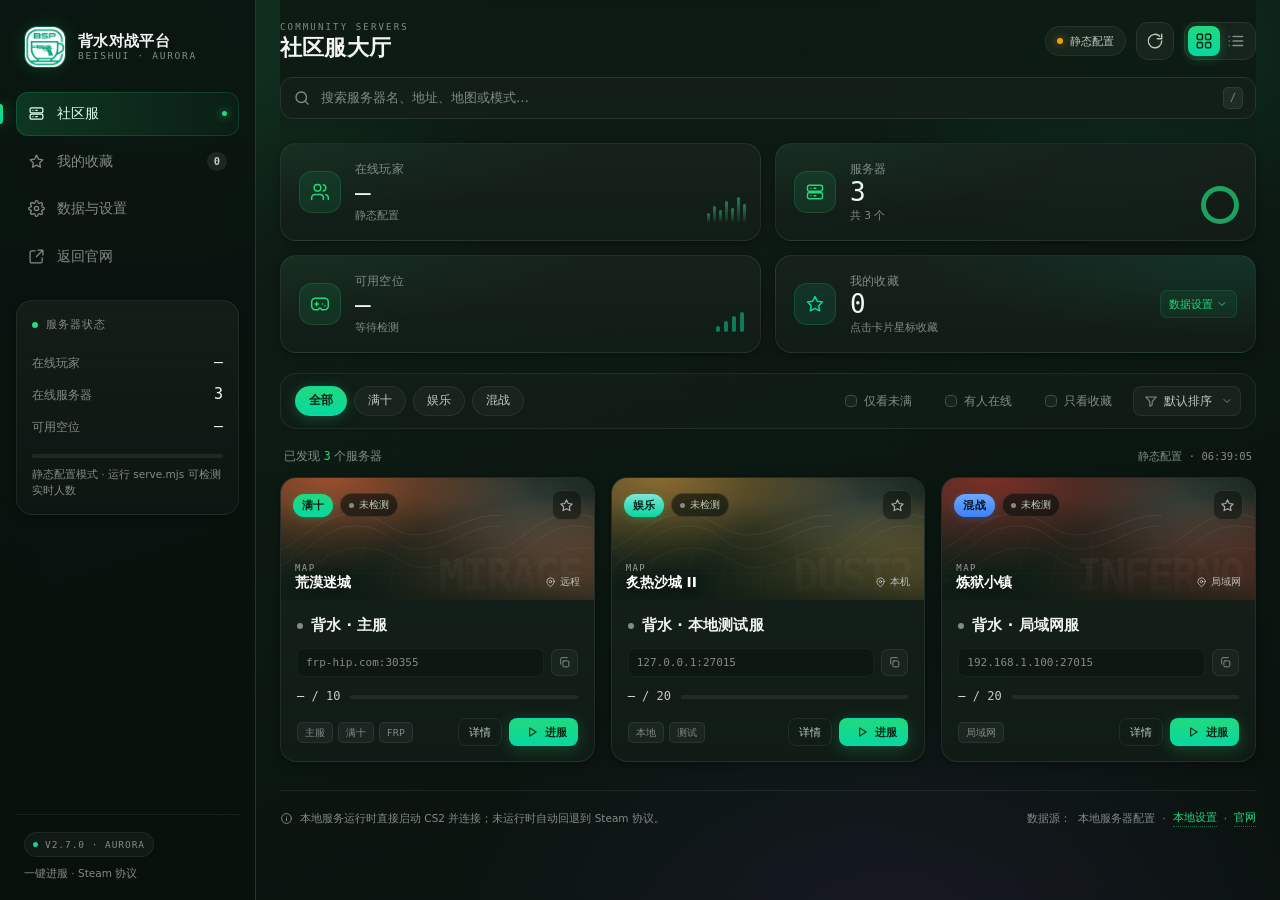
==== room/index.html @ c407f656 "feat: 官网上线社区服大厅入口与 /room/ 页面 - 政务版、经典版、版本选择页新增社区服入口 - 新增 room/ 静态社区服大厅（3 台服务器，Steam 协议进服） - 入口使用相对路径" ====
<!DOCTYPE html>
<html lang="zh-CN">
<head>
<meta charset="UTF-8">
<meta name="viewport" content="width=device-width, initial-scale=1.0">
<meta name="color-scheme" content="dark">
<meta name="theme-color" content="#0D1A12">
<title>背水对战平台 · 社区服</title>
<link rel="icon" href="assets/logo.png">
<link rel="stylesheet" href="assets/room.css">
</head>
<body>
<div class="aurora" aria-hidden="true"></div>

<svg class="sprite" aria-hidden="true" xmlns="http://www.w3.org/2000/svg">
  <defs>
    <symbol id="i-server" viewBox="0 0 24 24"><rect x="3" y="4" width="18" height="7" rx="2"/><rect x="3" y="13" width="18" height="7" rx="2"/><path d="M7 7.5h.01M7 16.5h.01M11 7.5h2M11 16.5h2"/></symbol>
    <symbol id="i-users" viewBox="0 0 24 24"><path d="M16 21v-2a4 4 0 0 0-4-4H6a4 4 0 0 0-4 4v2"/><circle cx="9" cy="7" r="4"/><path d="M22 21v-2a4 4 0 0 0-3-3.87M16 3.13a4 4 0 0 1 0 7.75"/></symbol>
    <symbol id="i-search" viewBox="0 0 24 24"><circle cx="11" cy="11" r="7"/><path d="m20 20-3.5-3.5"/></symbol>
    <symbol id="i-refresh" viewBox="0 0 24 24"><path d="M21 12a9 9 0 1 1-2.64-6.36M21 3v6h-6"/></symbol>
    <symbol id="i-grid" viewBox="0 0 24 24"><rect x="3" y="3" width="7" height="7" rx="1.5"/><rect x="14" y="3" width="7" height="7" rx="1.5"/><rect x="3" y="14" width="7" height="7" rx="1.5"/><rect x="14" y="14" width="7" height="7" rx="1.5"/></symbol>
    <symbol id="i-list" viewBox="0 0 24 24"><path d="M8 6h13M8 12h13M8 18h13M3 6h.01M3 12h.01M3 18h.01"/></symbol>
    <symbol id="i-star" viewBox="0 0 24 24"><path d="m12 3 2.8 5.7 6.2.9-4.5 4.4 1.1 6.2-5.6-3-5.6 3 1.1-6.2L3 9.6l6.2-.9Z"/></symbol>
    <symbol id="i-copy" viewBox="0 0 24 24"><rect x="9" y="9" width="11" height="11" rx="2"/><path d="M5 15V5a2 2 0 0 1 2-2h10"/></symbol>
    <symbol id="i-play" viewBox="0 0 24 24"><path d="m8 5 11 7-11 7Z"/></symbol>
    <symbol id="i-settings" viewBox="0 0 24 24"><circle cx="12" cy="12" r="3"/><path d="M19.4 15a1.7 1.7 0 0 0 .34 1.87l.06.06a2 2 0 1 1-2.83 2.83l-.06-.06a1.7 1.7 0 0 0-1.87-.34 1.7 1.7 0 0 0-1 1.55V21a2 2 0 1 1-4 0v-.09a1.7 1.7 0 0 0-1.11-1.55 1.7 1.7 0 0 0-1.87.34l-.06.06a2 2 0 1 1-2.83-2.83l.06-.06A1.7 1.7 0 0 0 4.6 15a1.7 1.7 0 0 0-1.55-1H3a2 2 0 1 1 0-4h.09A1.7 1.7 0 0 0 4.6 9a1.7 1.7 0 0 0-.34-1.87l-.06-.06a2 2 0 1 1 2.83-2.83l.06.06A1.7 1.7 0 0 0 9 4.6h.09a1.7 1.7 0 0 0 1-1.55V3a2 2 0 1 1 4 0v.09a1.7 1.7 0 0 0 1 1.55 1.7 1.7 0 0 0 1.87-.34l.06-.06a2 2 0 1 1 2.83 2.83l-.06.06A1.7 1.7 0 0 0 19.4 9v.09a1.7 1.7 0 0 0 1.55 1H21a2 2 0 1 1 0 4h-.09a1.7 1.7 0 0 0-1.51 1Z"/></symbol>
    <symbol id="i-download" viewBox="0 0 24 24"><path d="M12 3v12m0 0 4-4m-4 4-4-4M4 21h16"/></symbol>
    <symbol id="i-upload" viewBox="0 0 24 24"><path d="M12 21V9m0 0 4 4m-4-4-4 4M4 3h16"/></symbol>
    <symbol id="i-plus" viewBox="0 0 24 24"><path d="M12 5v14M5 12h14"/></symbol>
    <symbol id="i-trash" viewBox="0 0 24 24"><path d="M4 7h16M9 7V5a1 1 0 0 1 1-1h4a1 1 0 0 1 1 1v2M6 7l1 13a1 1 0 0 0 1 1h8a1 1 0 0 0 1-1l1-13"/></symbol>
    <symbol id="i-x" viewBox="0 0 24 24"><path d="M6 6l12 12M18 6 6 18"/></symbol>
    <symbol id="i-pin" viewBox="0 0 24 24"><path d="M20 10c0 6-8 11-8 11S4 16 4 10a8 8 0 1 1 16 0Z"/><circle cx="12" cy="10" r="2.6"/></symbol>
    <symbol id="i-signal" viewBox="0 0 24 24"><path d="M4 20h.01M8 16v4M12 12v8M16 8v12M20 4v16"/></symbol>
    <symbol id="i-chevron" viewBox="0 0 24 24"><path d="m6 9 6 6 6-6"/></symbol>
    <symbol id="i-gamepad" viewBox="0 0 24 24"><path d="M6 12h4M8 10v4M15 12h.01M18 14h.01"/><path d="M17.3 5H6.7A4.7 4.7 0 0 0 2 9.7v4.6A4.7 4.7 0 0 0 6.7 19h1.9c.8 0 1.5-.4 1.9-1l.5-.9h2l.5.9c.4.6 1.1 1 1.9 1h1.9A4.7 4.7 0 0 0 22 14.3V9.7A4.7 4.7 0 0 0 17.3 5Z"/></symbol>
    <symbol id="i-check" viewBox="0 0 24 24"><path d="m5 13 4 4L19 7"/></symbol>
    <symbol id="i-alert" viewBox="0 0 24 24"><path d="M12 9v4m0 4h.01M10.3 3.9 1.8 18a2 2 0 0 0 1.7 3h17a2 2 0 0 0 1.7-3L13.7 3.9a2 2 0 0 0-3.4 0Z"/></symbol>
    <symbol id="i-heart" viewBox="0 0 24 24"><path d="M20.8 4.6a5.5 5.5 0 0 0-7.8 0L12 5.6l-1-1a5.5 5.5 0 0 0-7.8 7.8l1 1L12 21l7.8-7.6 1-1a5.5 5.5 0 0 0 0-7.8Z"/></symbol>
    <symbol id="i-info" viewBox="0 0 24 24"><circle cx="12" cy="12" r="9"/><path d="M12 11v5M12 8h.01"/></symbol>
    <symbol id="i-external" viewBox="0 0 24 24"><path d="M14 3h7v7M21 3l-9 9M20 14v5a2 2 0 0 1-2 2H5a2 2 0 0 1-2-2V6a2 2 0 0 1 2-2h5"/></symbol>
    <symbol id="i-filter" viewBox="0 0 24 24"><path d="M3 5h18l-7 8v6l-4 2v-8Z"/></symbol>
    <symbol id="i-lock" viewBox="0 0 24 24"><rect x="4" y="10" width="16" height="11" rx="2"/><path d="M8 10V7a4 4 0 0 1 8 0v3"/></symbol>
  </defs>
</svg>

<div class="app">
  <aside class="sidebar">
    <div class="brand">
      <div class="brand-logo"><img src="assets/logo.png" alt="背水对战平台"></div>
      <div class="brand-text">
        <strong>背水对战平台</strong>
        <span>BEISHUI · AURORA</span>
      </div>
    </div>

    <nav class="nav" aria-label="主导航">
      <button class="nav-item is-active" data-nav="servers">
        <svg><use href="#i-server"/></svg><span>社区服</span><em class="nav-dot"></em>
      </button>
      <button class="nav-item" data-nav="favorites">
        <svg><use href="#i-star"/></svg><span>我的收藏</span><b id="navFavCount" class="nav-count">0</b>
      </button>
      <button class="nav-item" data-nav="settings">
        <svg><use href="#i-settings"/></svg><span>数据与设置</span>
      </button>
      <a class="nav-item" href="https://bade-gusi.github.io/beishui-platform/" target="_blank" rel="noopener">
        <svg><use href="#i-external"/></svg><span>返回官网</span>
      </a>
    </nav>

    <div class="side-panel">
      <div class="side-panel-title"><span class="pulse"></span>服务器状态</div>
      <div class="side-stat"><span>在线玩家</span><b id="sidePlayers">—</b></div>
      <div class="side-stat"><span>在线服务器</span><b id="sideServers">—</b></div>
      <div class="side-stat"><span>可用空位</span><b id="sideSlots">—</b></div>
      <div class="side-meter"><i id="sideMeterFill"></i></div>
      <p class="side-hint" id="sideHint">正在读取服务器配置…</p>
    </div>

    <div class="sidebar-foot">
      <div class="ver-chip"><span class="ver-dot"></span>V2.7.0 · AURORA</div>
      <p id="launchMode">一键进服 · Steam 协议</p>
    </div>
  </aside>

  <main class="main">
    <header class="topbar">
      <div class="page-head">
        <div class="eyebrow">COMMUNITY SERVERS</div>
        <h1>社区服大厅</h1>
      </div>

      <label class="search">
        <svg><use href="#i-search"/></svg>
        <input id="searchInput" type="search" autocomplete="off" spellcheck="false"
               placeholder="搜索服务器名、地址、地图或模式…" aria-label="搜索服务器">
        <kbd>/</kbd>
      </label>

      <div class="top-actions">
        <span class="source-badge" id="sourceBadge" title="数据来源">
          <span class="source-dot"></span><b id="sourceText">静态配置</b>
        </span>
        <button class="icon-btn" id="refreshBtn" title="刷新服务器列表" aria-label="刷新服务器列表">
          <svg><use href="#i-refresh"/></svg>
        </button>
        <div class="segmented" role="group" aria-label="视图切换">
          <button class="seg is-active" data-view="grid" title="网格视图" aria-label="网格视图"><svg><use href="#i-grid"/></svg></button>
          <button class="seg" data-view="list" title="列表视图" aria-label="列表视图"><svg><use href="#i-list"/></svg></button>
        </div>
      </div>
    </header>

    <section class="hero" aria-label="总览">
      <article class="stat-card">
        <div class="stat-icon"><svg><use href="#i-users"/></svg></div>
        <div class="stat-body"><span>在线玩家</span><b id="statPlayers">—</b><small id="statPlayersSub">配置数据</small></div>
        <div class="stat-spark" aria-hidden="true"><i></i><i></i><i></i><i></i><i></i><i></i><i></i></div>
      </article>
      <article class="stat-card">
        <div class="stat-icon"><svg><use href="#i-server"/></svg></div>
        <div class="stat-body"><span>服务器</span><b id="statServers">—</b><small id="statServersSub">共 0 个</small></div>
        <div class="stat-ring" id="statRing" aria-hidden="true"><span></span></div>
      </article>
      <article class="stat-card">
        <div class="stat-icon"><svg><use href="#i-gamepad"/></svg></div>
        <div class="stat-body"><span>可用空位</span><b id="statSlots">—</b><small id="statSlotsSub">等待检测</small></div>
        <div class="stat-bars" aria-hidden="true"><i></i><i></i><i></i><i></i></div>
      </article>
      <article class="stat-card stat-card--accent">
        <div class="stat-icon"><svg><use href="#i-star"/></svg></div>
        <div class="stat-body"><span>我的收藏</span><b id="statFav">0</b><small>点击卡片星标收藏</small></div>
        <button class="stat-link" id="openSettings">数据设置<svg><use href="#i-chevron"/></svg></button>
      </article>
    </section>

    <section class="filterbar" aria-label="筛选">
      <div class="chips" id="modeChips"></div>
      <div class="filter-tools">
        <button class="toggle" data-filter="notFull"><span></span>仅看未满</button>
        <button class="toggle" data-filter="hasPlayers"><span></span>有人在线</button>
        <button class="toggle" data-filter="onlyFav"><span></span>只看收藏</button>
        <label class="sort">
          <svg><use href="#i-filter"/></svg>
          <select id="sortSelect" aria-label="排序方式">
            <option value="default">默认排序</option>
            <option value="players">人数最多</option>
            <option value="slots">空位最多</option>
            <option value="map">按地图</option>
            <option value="name">按名称</option>
          </select>
          <svg class="chev"><use href="#i-chevron"/></svg>
        </label>
      </div>
    </section>

    <div class="result-bar">
      <p>已发现 <b id="resultCount" aria-live="polite">0</b> 个服务器 <span id="filterSummary"></span></p>
      <p class="updated" id="updatedText">尚未刷新</p>
    </div>

    <section id="serverList" class="server-grid" aria-busy="true">
      <div class="skeleton"></div><div class="skeleton"></div><div class="skeleton"></div>
    </section>

    <footer class="pagefoot">
      <p><svg><use href="#i-info"/></svg>本地服务运行时直接启动 CS2 并连接；未运行时自动回退到 Steam 协议。</p>
      <p class="foot-right">数据源：<span id="footSource">背水服务器配置</span> · <button class="link-btn" id="footSettings">本地设置</button> · <a class="foot-link" href="https://bade-gusi.github.io/beishui-platform/" target="_blank" rel="noopener">官网</a></p>
    </footer>
  </main>
</div>

<div id="modalRoot"></div>
<div id="toastRoot" class="toasts" aria-live="polite"></div>

<script src="data/servers.js"></script>
<script src="assets/room.js"></script>
</body>
</html>
---- room/assets/room.css ----
/* ============================================================
   背水对战平台 · 社区服大厅
   设计系统：Aurora Nova（Midnight Tech / 翠绿亮色 / 8px 网格）
   ============================================================ */

*, *::before, *::after { box-sizing: border-box; margin: 0; padding: 0; }

:root {
  --primary: #22D97E;
  --accent: #06D8A0;
  --danger: #EF4444;
  --warning: #F59E0B;

  --bg: #0D1A12;
  --surface: #15201A;

  --text: #F2F5F3;
  --text-2: #C0CCBF;
  --text-3: #808C86;

  --border: #2A3330;
  --border-2: #3A5048;
  --border-soft: rgba(255, 255, 255, .07);

  --r-md: 12px;
  --r-lg: 16px;
  --r-xl: 24px;

  --shadow-sm: 0 2px 10px rgba(0, 0, 0, .35);
  --shadow-md: 0 12px 34px rgba(0, 0, 0, .45);
  --glow: 0 0 24px rgba(34, 217, 126, .22);

  --font-sans: "Microsoft YaHei", "PingFang SC", "Noto Sans SC", "Segoe UI", system-ui, sans-serif;
  --font-mono: "Cascadia Code", "JetBrains Mono", Consolas, "SF Mono", monospace;

  --ease: cubic-bezier(.22, .8, .28, 1);
  --sidebar-w: 256px;
}

html, body { height: 100%; }

body {
  font-family: var(--font-sans);
  background: var(--bg);
  color: var(--text);
  line-height: 1.6;
  overflow: hidden;
  -webkit-font-smoothing: antialiased;
  text-rendering: optimizeLegibility;
}

::selection { background: rgba(34, 217, 126, .3); color: #fff; }

::-webkit-scrollbar { width: 10px; height: 10px; }
::-webkit-scrollbar-track { background: transparent; }
::-webkit-scrollbar-thumb {
  background: rgba(255, 255, 255, .12);
  border-radius: 8px;
  border: 2px solid transparent;
  background-clip: content-box;
}
::-webkit-scrollbar-thumb:hover { background: rgba(34, 217, 126, .35); background-clip: content-box; }

button, input, select, textarea { font: inherit; color: inherit; }
button { cursor: pointer; border: none; background: none; }
a { color: var(--primary); text-decoration: none; }
img { display: block; max-width: 100%; }
svg { width: 18px; height: 18px; fill: none; stroke: currentColor; stroke-width: 1.8; stroke-linecap: round; stroke-linejoin: round; }

.sprite { position: absolute; width: 0; height: 0; overflow: hidden; }

/* 背景极光 */
.aurora {
  position: fixed;
  inset: 0;
  z-index: 0;
  pointer-events: none;
  background:
    radial-gradient(46% 42% at 12% 4%, rgba(34, 217, 126, .13), transparent 62%),
    radial-gradient(40% 36% at 88% 6%, rgba(6, 216, 160, .10), transparent 60%),
    radial-gradient(58% 50% at 70% 104%, rgba(168, 85, 247, .09), transparent 62%),
    linear-gradient(160deg, #0E1E15 0%, #0D1A12 38%, #0A1510 70%, #09120E 100%);
}
.aurora::after {
  content: "";
  position: absolute;
  inset: 0;
  opacity: .26;
  background-image:
    linear-gradient(rgba(255, 255, 255, .045) 1px, transparent 1px),
    linear-gradient(90deg, rgba(255, 255, 255, .045) 1px, transparent 1px);
  background-size: 56px 56px;
  -webkit-mask-image: radial-gradient(72% 66% at 52% 34%, #000, transparent 88%);
  mask-image: radial-gradient(72% 66% at 52% 34%, #000, transparent 88%);
}

.app {
  position: relative;
  z-index: 1;
  display: grid;
  grid-template-columns: var(--sidebar-w) minmax(0, 1fr);
  height: 100vh;
}

/* ============================================================
   侧边栏
   ============================================================ */
.sidebar {
  display: flex;
  flex-direction: column;
  min-height: 0;
  padding: 22px 16px 18px;
  background: linear-gradient(180deg, rgba(10, 21, 16, .92), rgba(8, 17, 12, .96));
  border-right: 1px solid var(--border);
  backdrop-filter: blur(18px);
}

.brand { display: flex; align-items: center; gap: 12px; padding: 4px 8px 24px; }
.brand-logo {
  width: 42px; height: 42px;
  border-radius: 13px;
  overflow: hidden;
  flex: 0 0 auto;
  border: 1px solid rgba(34, 217, 126, .35);
  box-shadow: 0 0 18px rgba(34, 217, 126, .18);
  background: #15201A;
}
.brand-logo img { width: 100%; height: 100%; object-fit: cover; }
.brand-text { display: flex; flex-direction: column; line-height: 1.25; }
.brand-text strong { font-size: 15px; letter-spacing: .02em; }
.brand-text span { font-family: var(--font-mono); font-size: 9.5px; letter-spacing: .18em; color: var(--text-3); }

.nav { display: flex; flex-direction: column; gap: 4px; }
.nav-item {
  position: relative;
  display: flex; align-items: center; gap: 12px;
  width: 100%;
  padding: 11px 12px;
  text-decoration: none;
  border-radius: var(--r-md);
  color: var(--text-3);
  font-size: 13.5px;
  text-align: left;
  transition: background .18s var(--ease), color .18s var(--ease), transform .18s var(--ease);
}
.nav-item svg { width: 17px; height: 17px; }
.nav-item:hover { background: rgba(255, 255, 255, .045); color: var(--text-2); }
.nav-item:active { transform: scale(.985); }
.nav-item.is-active {
  color: #DFFFF0;
  background: linear-gradient(90deg, rgba(34, 217, 126, .17), rgba(34, 217, 126, .04));
  box-shadow: inset 0 0 0 1px rgba(34, 217, 126, .18);
}
.nav-item.is-active::before {
  content: "";
  position: absolute; left: -16px; top: 50%; transform: translateY(-50%);
  width: 3px; height: 20px; border-radius: 0 3px 3px 0;
  background: linear-gradient(180deg, var(--primary), var(--accent));
  box-shadow: 0 0 14px rgba(34, 217, 126, .7);
}
.nav-dot { margin-left: auto; width: 5px; height: 5px; border-radius: 50%; background: var(--primary); box-shadow: 0 0 8px var(--primary); }
.nav-count {
  margin-left: auto;
  min-width: 20px;
  padding: 1px 6px;
  border-radius: 999px;
  font-size: 10.5px;
  font-weight: 600;
  font-family: var(--font-mono);
  text-align: center;
  background: rgba(255, 255, 255, .08);
  color: var(--text-2);
}

.side-panel {
  margin-top: 22px;
  padding: 15px;
  border-radius: var(--r-lg);
  background: linear-gradient(180deg, rgba(21, 32, 26, .85), rgba(16, 26, 21, .6));
  border: 1px solid var(--border-soft);
  box-shadow: var(--shadow-sm);
}
.side-panel-title {
  display: flex; align-items: center; gap: 8px;
  font-size: 11px; letter-spacing: .08em; color: var(--text-3);
  text-transform: uppercase;
  margin-bottom: 12px;
}
.pulse { width: 6px; height: 6px; border-radius: 50%; background: var(--primary); box-shadow: 0 0 0 0 rgba(34, 217, 126, .55); animation: pulse 2.4s infinite; }
@keyframes pulse {
  0% { box-shadow: 0 0 0 0 rgba(34, 217, 126, .5); }
  70% { box-shadow: 0 0 0 8px rgba(34, 217, 126, 0); }
  100% { box-shadow: 0 0 0 0 rgba(34, 217, 126, 0); }
}
.side-stat { display: flex; justify-content: space-between; align-items: baseline; padding: 4px 0; font-size: 12px; color: var(--text-3); }
.side-stat b { font-family: var(--font-mono); font-size: 15px; color: var(--text); font-weight: 500; }
.side-meter { height: 4px; margin: 12px 0 8px; border-radius: 999px; background: rgba(255, 255, 255, .07); overflow: hidden; }
.side-meter i { display: block; height: 100%; width: 0%; border-radius: inherit; background: linear-gradient(90deg, var(--primary), var(--accent)); box-shadow: 0 0 12px rgba(34, 217, 126, .55); transition: width .6s var(--ease); }
.side-hint { font-size: 10.5px; line-height: 1.55; color: var(--text-3); }

.sidebar-foot { margin-top: auto; padding: 14px 8px 0; border-top: 1px solid var(--border-soft); }
.ver-chip {
  display: inline-flex; align-items: center; gap: 7px;
  font-family: var(--font-mono); font-size: 9.5px; letter-spacing: .1em;
  color: var(--text-3);
  padding: 4px 8px; border-radius: 999px;
  background: rgba(255, 255, 255, .04);
  border: 1px solid var(--border-soft);
}
.ver-dot { width: 5px; height: 5px; border-radius: 50%; background: var(--accent); }
.sidebar-foot p { margin-top: 8px; font-size: 10.5px; color: var(--text-3); }

/* ============================================================
   主区域
   ============================================================ */
.main {
  min-width: 0;
  height: 100vh;
  overflow-y: auto;
  overflow-x: hidden;
  padding: 0 32px 40px;
  scroll-behavior: smooth;
}

.topbar {
  position: sticky;
  top: 0;
  z-index: 30;
  display: flex;
  align-items: center;
  gap: 22px;
  padding: 20px 0 16px;
  background: linear-gradient(180deg, rgba(13, 26, 18, .94) 0%, rgba(13, 26, 18, .86) 72%, rgba(13, 26, 18, 0) 100%);
  backdrop-filter: blur(14px);
}
.page-head { flex: 0 0 auto; min-width: 168px; }
.eyebrow { font-family: var(--font-mono); font-size: 9px; letter-spacing: .24em; color: var(--text-3); }
.page-head h1 { font-size: 22px; font-weight: 700; letter-spacing: .01em; line-height: 1.3; }

.search {
  flex: 1 1 auto;
  max-width: 520px;
  display: flex; align-items: center; gap: 10px;
  height: 42px;
  padding: 0 12px;
  border-radius: var(--r-md);
  background: rgba(21, 32, 26, .8);
  border: 1px solid var(--border);
  color: var(--text-3);
  transition: border-color .2s var(--ease), box-shadow .2s var(--ease), background .2s var(--ease);
}
.search:focus-within { border-color: rgba(34, 217, 126, .6); box-shadow: 0 0 0 3px rgba(34, 217, 126, .12), var(--glow); background: rgba(21, 32, 26, .95); }
.search svg { flex: 0 0 auto; }
.search input { flex: 1; min-width: 0; background: none; border: none; outline: none; font-size: 13px; color: var(--text); }
.search input::placeholder { color: var(--text-3); }
.search input::-webkit-search-cancel-button { filter: invert(.6); }
.search kbd {
  flex: 0 0 auto;
  font-family: var(--font-mono); font-size: 10px;
  padding: 2px 6px; border-radius: 5px;
  color: var(--text-3);
  background: rgba(255, 255, 255, .06);
  border: 1px solid var(--border-soft);
}

.top-actions { display: flex; align-items: center; gap: 10px; margin-left: auto; }
.source-badge {
  display: inline-flex; align-items: center; gap: 7px;
  height: 30px; padding: 0 11px;
  border-radius: 999px;
  font-size: 11px; color: var(--text-2);
  background: rgba(255, 255, 255, .04);
  border: 1px solid var(--border-soft);
  white-space: nowrap;
}
.source-badge b { font-weight: 500; }
.source-dot { width: 6px; height: 6px; border-radius: 50%; background: var(--warning); box-shadow: 0 0 8px rgba(245, 158, 11, .7); }
.source-badge.is-live .source-dot { background: var(--primary); box-shadow: 0 0 8px var(--primary); }
.source-badge.is-live { color: #CFFFE4; border-color: rgba(34, 217, 126, .3); }
.source-badge.is-cloud .source-dot { background: #3B82F6; box-shadow: 0 0 8px rgba(59, 130, 246, .7); }
.source-badge.is-cloud { color: #DCEBFF; border-color: rgba(59, 130, 246, .3); }

.icon-btn {
  display: inline-flex; align-items: center; justify-content: center;
  width: 38px; height: 38px;
  border-radius: var(--r-md);
  color: var(--text-2);
  background: rgba(255, 255, 255, .04);
  border: 1px solid var(--border);
  transition: background .18s, color .18s, border-color .18s, transform .18s;
}
.icon-btn:hover { color: var(--primary); border-color: rgba(34, 217, 126, .45); background: rgba(34, 217, 126, .08); }
.icon-btn:active { transform: scale(.94); }
.icon-btn.is-spinning svg { animation: spin .8s linear infinite; }
@keyframes spin { to { transform: rotate(360deg); } }

.segmented {
  display: inline-flex;
  padding: 3px;
  border-radius: var(--r-md);
  background: rgba(255, 255, 255, .04);
  border: 1px solid var(--border);
}
.seg {
  display: inline-flex; align-items: center; justify-content: center;
  width: 32px; height: 30px;
  border-radius: 8px;
  color: var(--text-3);
  transition: color .18s, background .18s, box-shadow .18s;
}
.seg:hover { color: var(--text-2); }
.seg.is-active { color: #062316; background: linear-gradient(180deg, var(--primary), var(--accent)); box-shadow: 0 2px 12px rgba(34, 217, 126, .3); }

/* ============================================================
   总览卡片
   ============================================================ */
.hero {
  display: grid;
  grid-template-columns: repeat(4, minmax(0, 1fr));
  gap: 14px;
  margin-top: 8px;
}
.stat-card {
  position: relative;
  display: flex;
  align-items: center;
  gap: 14px;
  min-height: 96px;
  padding: 18px;
  border-radius: var(--r-lg);
  background:
    radial-gradient(120% 140% at 0% 0%, rgba(34, 217, 126, .07), transparent 52%),
    linear-gradient(180deg, rgba(23, 34, 28, .92), rgba(18, 29, 23, .88));
  border: 1px solid var(--border-soft);
  box-shadow: var(--shadow-sm);
  overflow: hidden;
  transition: border-color .25s var(--ease), transform .25s var(--ease), box-shadow .25s var(--ease);
}
.stat-card:hover { border-color: rgba(34, 217, 126, .22); transform: translateY(-2px); box-shadow: var(--shadow-md); }
.stat-icon {
  display: flex; align-items: center; justify-content: center;
  width: 42px; height: 42px; flex: 0 0 auto;
  border-radius: 13px;
  color: var(--primary);
  background: rgba(34, 217, 126, .1);
  border: 1px solid rgba(34, 217, 126, .18);
}
.stat-icon svg { width: 20px; height: 20px; }
.stat-body { display: flex; flex-direction: column; min-width: 0; line-height: 1.25; }
.stat-body span { font-size: 11.5px; color: var(--text-3); letter-spacing: .02em; }
.stat-body b { font-family: var(--font-mono); font-size: 26px; font-weight: 500; letter-spacing: -.02em; }
.stat-body small { font-size: 10.5px; color: var(--text-3); white-space: nowrap; overflow: hidden; text-overflow: ellipsis; }
.stat-card--accent { background: radial-gradient(130% 150% at 100% 0%, rgba(6, 216, 160, .1), transparent 55%), linear-gradient(180deg, rgba(23, 34, 28, .92), rgba(18, 29, 23, .88)); }
.stat-card--accent .stat-icon { color: var(--accent); background: rgba(6, 216, 160, .1); border-color: rgba(6, 216, 160, .2); }
.stat-link {
  margin-left: auto;
  display: inline-flex; align-items: center; gap: 3px;
  font-size: 10.5px; color: var(--primary);
  padding: 5px 8px;
  border-radius: 7px;
  background: rgba(34, 217, 126, .07);
  border: 1px solid rgba(34, 217, 126, .14);
  white-space: nowrap;
  transition: background .18s, border-color .18s;
}
.stat-link:hover { background: rgba(34, 217, 126, .14); border-color: rgba(34, 217, 126, .3); }
.stat-link svg { width: 12px; height: 12px; }

.stat-spark { position: absolute; right: 14px; bottom: 18px; display: flex; align-items: flex-end; gap: 3px; height: 26px; opacity: .55; }
.stat-spark i { width: 3px; border-radius: 2px; background: linear-gradient(180deg, var(--primary), rgba(34, 217, 126, .15)); animation: spark 2.8s var(--ease) infinite alternate; }
.stat-spark i:nth-child(1) { height: 35%; animation-delay: 0s; }
.stat-spark i:nth-child(2) { height: 60%; animation-delay: .2s; }
.stat-spark i:nth-child(3) { height: 45%; animation-delay: .4s; }
.stat-spark i:nth-child(4) { height: 80%; animation-delay: .6s; }
.stat-spark i:nth-child(5) { height: 55%; animation-delay: .8s; }
.stat-spark i:nth-child(6) { height: 95%; animation-delay: 1s; }
.stat-spark i:nth-child(7) { height: 70%; animation-delay: 1.2s; }
@keyframes spark { from { transform: scaleY(.6); opacity: .4; } to { transform: scaleY(1); opacity: .9; } }

.stat-ring { position: absolute; right: 16px; bottom: 16px; width: 38px; height: 38px; border-radius: 50%; background: conic-gradient(var(--primary) var(--ring, 0%), rgba(255, 255, 255, .07) 0); opacity: .7; }
.stat-ring span { position: absolute; inset: 5px; border-radius: 50%; background: #121D17; }
.stat-bars { position: absolute; right: 16px; bottom: 20px; display: flex; align-items: flex-end; gap: 4px; height: 20px; opacity: .5; }
.stat-bars i { width: 4px; border-radius: 2px; background: var(--accent); }
.stat-bars i:nth-child(1) { height: 30%; }
.stat-bars i:nth-child(2) { height: 55%; }
.stat-bars i:nth-child(3) { height: 80%; }
.stat-bars i:nth-child(4) { height: 100%; }

/* ============================================================
   筛选栏
   ============================================================ */
.filterbar {
  display: flex;
  align-items: center;
  gap: 16px;
  flex-wrap: wrap;
  margin-top: 20px;
  padding: 12px 14px;
  border-radius: var(--r-lg);
  background: rgba(21, 32, 26, .55);
  border: 1px solid var(--border-soft);
}
.chips { display: flex; align-items: center; gap: 7px; flex-wrap: wrap; }
.chip {
  height: 30px;
  padding: 0 13px;
  border-radius: 999px;
  font-size: 12px;
  color: var(--text-2);
  background: rgba(255, 255, 255, .035);
  border: 1px solid var(--border-soft);
  transition: all .18s var(--ease);
  white-space: nowrap;
}
.chip:hover { color: var(--text); border-color: var(--border-2); background: rgba(255, 255, 255, .06); }
.chip.is-active {
  color: #062316;
  font-weight: 600;
  background: linear-gradient(180deg, var(--primary), var(--accent));
  border-color: transparent;
  box-shadow: 0 2px 14px rgba(34, 217, 126, .28);
}

.filter-tools { display: flex; align-items: center; gap: 9px; margin-left: auto; flex-wrap: wrap; }
.toggle {
  display: inline-flex; align-items: center; gap: 7px;
  height: 30px; padding: 0 11px;
  border-radius: 8px;
  font-size: 11.5px;
  color: var(--text-3);
  border: 1px solid transparent;
  transition: all .18s var(--ease);
  white-space: nowrap;
}
.toggle span { width: 12px; height: 12px; border-radius: 4px; border: 1px solid var(--border-2); background: rgba(255, 255, 255, .03); transition: all .18s; }
.toggle:hover { color: var(--text-2); background: rgba(255, 255, 255, .04); }
.toggle.is-active { color: #CFFFE4; background: rgba(34, 217, 126, .09); border-color: rgba(34, 217, 126, .22); }
.toggle.is-active span { background: var(--primary); border-color: var(--primary); box-shadow: inset 0 0 0 2px #0D1A12, 0 0 8px rgba(34, 217, 126, .5); }

.sort {
  position: relative;
  display: inline-flex; align-items: center; gap: 6px;
  height: 30px; padding: 0 10px;
  border-radius: 8px;
  color: var(--text-2);
  background: rgba(255, 255, 255, .035);
  border: 1px solid var(--border-soft);
}
.sort svg { width: 14px; height: 14px; color: var(--text-3); pointer-events: none; }
.sort .chev { position: absolute; right: 7px; width: 12px; height: 12px; }
.sort select {
  appearance: none;
  background: none; border: none; outline: none;
  padding: 0 18px 0 0;
  font-size: 11.5px;
  color: inherit;
  cursor: pointer;
}
.sort select option { background: #15201A; color: var(--text); }

.result-bar { display: flex; align-items: center; justify-content: space-between; gap: 16px; padding: 18px 4px 12px; }
.result-bar p { font-size: 11.5px; color: var(--text-3); }
.result-bar b { font-family: var(--font-mono); color: var(--primary); font-weight: 500; }
.result-bar .updated { font-family: var(--font-mono); font-size: 10.5px; }
#filterSummary { color: var(--text-3); }

/* ============================================================
   服务器卡片
   ============================================================ */
.server-grid {
  display: grid;
  grid-template-columns: repeat(auto-fill, minmax(308px, 1fr));
  gap: 16px;
}
.server-grid.is-list { grid-template-columns: 1fr; gap: 10px; }

.skeleton {
  height: 316px;
  border-radius: var(--r-lg);
  background: linear-gradient(100deg, rgba(255, 255, 255, .025) 20%, rgba(255, 255, 255, .06) 40%, rgba(255, 255, 255, .025) 60%);
  background-size: 220% 100%;
  border: 1px solid var(--border-soft);
  animation: shimmer 1.4s infinite linear;
}
@keyframes shimmer { to { background-position: -220% 0; } }

.server-card {
  position: relative;
  display: flex;
  flex-direction: column;
  min-width: 0;
  border-radius: var(--r-lg);
  overflow: hidden;
  background: linear-gradient(180deg, rgba(23, 34, 28, .94), rgba(17, 28, 22, .94));
  border: 1px solid var(--border-soft);
  box-shadow: var(--shadow-sm);
  opacity: 0;
  transform: translateY(14px);
  animation: cardIn .48s var(--ease) forwards;
  transition: transform .26s var(--ease), border-color .26s var(--ease), box-shadow .26s var(--ease);
}
@keyframes cardIn { to { opacity: 1; transform: translateY(0); } }
.server-grid.no-intro .server-card { animation: none; opacity: 1; transform: none; }
.server-card:hover {
  transform: translateY(-4px);
  border-color: rgba(34, 217, 126, .3);
  box-shadow: 0 18px 44px rgba(0, 0, 0, .5), 0 0 0 1px rgba(34, 217, 126, .08), 0 0 30px rgba(34, 217, 126, .08);
}

.card-art {
  position: relative;
  height: 122px;
  overflow: hidden;
  background:
    radial-gradient(120% 150% at 15% 0%, var(--map-a, #2C4A38) 0%, transparent 55%),
    radial-gradient(120% 140% at 100% 100%, var(--map-b, #14321F) 0%, transparent 62%),
    linear-gradient(135deg, #1B2B22, #101C16);
}
.card-art::before {
  content: "";
  position: absolute; inset: 0;
  opacity: .5;
  background-image:
    linear-gradient(rgba(255, 255, 255, .08) 1px, transparent 1px),
    linear-gradient(90deg, rgba(255, 255, 255, .08) 1px, transparent 1px);
  background-size: 30px 30px;
  transform: perspective(280px) rotateX(48deg) scale(1.4);
  transform-origin: 50% 100%;
  -webkit-mask-image: linear-gradient(180deg, transparent 5%, #000 75%);
  mask-image: linear-gradient(180deg, transparent 5%, #000 75%);
}
.card-art::after {
  content: "";
  position: absolute; inset: 0;
  background:
    radial-gradient(60% 90% at 78% 20%, rgba(255, 255, 255, .12), transparent 60%),
    linear-gradient(180deg, rgba(11, 20, 15, 0) 20%, rgba(13, 26, 18, .82) 100%);
}
.map-watermark {
  position: absolute;
  right: 12px; bottom: 2px;
  font-family: var(--font-mono);
  font-size: 44px;
  font-weight: 700;
  letter-spacing: -.06em;
  color: rgba(255, 255, 255, .075);
  text-transform: uppercase;
  line-height: 1;
  pointer-events: none;
  white-space: nowrap;
}
.map-line {
  position: absolute; inset: 0;
  pointer-events: none;
  opacity: .32;
  background-image: url("data:image/svg+xml,%3Csvg xmlns='http://www.w3.org/2000/svg' width='220' height='120' viewBox='0 0 220 120'%3E%3Cg fill='none' stroke='%23ffffff' stroke-opacity='.35' stroke-width='.7'%3E%3Cpath d='M-10 92c40-16 52-46 88-44s34 30 70 22 48-28 82-20'/%3E%3Cpath d='M-10 108c44-14 56-40 94-38s36 26 72 18 44-24 76-16'/%3E%3Cpath d='M-10 76c36-14 48-40 82-40s38 26 74 20 44-22 84-18'/%3E%3C/g%3E%3C/svg%3E");
  background-size: 220px 120px;
}
.art-top { position: absolute; top: 12px; left: 12px; right: 12px; display: flex; align-items: center; gap: 7px; z-index: 2; }
.mode-badge {
  display: inline-flex; align-items: center; gap: 5px;
  padding: 3px 9px;
  border-radius: 999px;
  font-size: 10.5px;
  font-weight: 600;
  letter-spacing: .02em;
  color: #062316;
  background: linear-gradient(180deg, var(--primary), var(--accent));
  box-shadow: 0 2px 10px rgba(34, 217, 126, .25);
}
.mode-badge[data-mode="混战"] { background: linear-gradient(180deg, #6BA8FF, #3B82F6); color: #05101F; box-shadow: 0 2px 10px rgba(59, 130, 246, .25); }
.mode-badge[data-mode="死斗"] { background: linear-gradient(180deg, #FF8A7A, #EF4444); color: #1F0505; box-shadow: 0 2px 10px rgba(239, 68, 68, .25); }
.mode-badge[data-mode="回防"] { background: linear-gradient(180deg, #C79BFF, #A855F7); color: #150522; box-shadow: 0 2px 10px rgba(168, 85, 247, .25); }
.mode-badge[data-mode="刀战"] { background: linear-gradient(180deg, #FFD37A, #F59E0B); color: #211302; box-shadow: 0 2px 10px rgba(245, 158, 11, .25); }
.mode-badge[data-mode="娱乐"] { background: linear-gradient(180deg, #7EE7D8, #06D8A0); color: #032019; }
.mode-badge[data-mode="社区服"] { background: linear-gradient(180deg, #B9C6BE, #7E8C85); color: #0A1210; box-shadow: none; }

.state-badge {
  display: inline-flex; align-items: center; gap: 5px;
  padding: 3px 8px;
  border-radius: 999px;
  font-size: 10px;
  font-weight: 500;
  color: var(--text-2);
  background: rgba(8, 15, 11, .62);
  border: 1px solid rgba(255, 255, 255, .1);
  backdrop-filter: blur(6px);
}
.state-badge .dot { width: 5px; height: 5px; border-radius: 50%; background: var(--text-3); }
.state-badge.is-live { color: #CFFFE4; border-color: rgba(34, 217, 126, .3); }
.state-badge.is-live .dot { background: var(--primary); box-shadow: 0 0 8px var(--primary); }
.state-badge.is-full { color: #FFD9D9; border-color: rgba(239, 68, 68, .3); }
.state-badge.is-full .dot { background: var(--danger); box-shadow: 0 0 8px rgba(239, 68, 68, .6); }

.fav-btn {
  margin-left: auto;
  display: inline-flex; align-items: center; justify-content: center;
  width: 30px; height: 30px;
  border-radius: 9px;
  color: rgba(255, 255, 255, .65);
  background: rgba(8, 15, 11, .5);
  border: 1px solid rgba(255, 255, 255, .1);
  backdrop-filter: blur(6px);
  transition: all .18s var(--ease);
  z-index: 2;
}
.fav-btn:hover { color: #FFD37A; border-color: rgba(245, 158, 11, .4); transform: scale(1.06); }
.fav-btn.is-on { color: #F59E0B; border-color: rgba(245, 158, 11, .45); background: rgba(245, 158, 11, .12); }
.fav-btn.is-on svg { fill: currentColor; }
.fav-btn svg { width: 15px; height: 15px; }

.art-bottom { position: absolute; left: 14px; right: 14px; bottom: 10px; z-index: 2; display: flex; align-items: flex-end; justify-content: space-between; gap: 10px; }
.map-name { display: flex; flex-direction: column; line-height: 1.2; }
.map-name small { font-family: var(--font-mono); font-size: 9px; letter-spacing: .16em; color: rgba(255, 255, 255, .55); text-transform: uppercase; }
.map-name strong { font-size: 14px; font-weight: 600; color: #fff; text-shadow: 0 1px 8px rgba(0, 0, 0, .5); }
.region-tag { display: inline-flex; align-items: center; gap: 4px; font-size: 10px; color: rgba(255, 255, 255, .68); white-space: nowrap; }
.region-tag svg { width: 11px; height: 11px; }

.card-body { display: flex; flex-direction: column; gap: 10px; min-width: 0; padding: 14px 16px 15px; }
.card-title-row { display: flex; align-items: center; gap: 8px; min-width: 0; }
.server-name { flex: 1; min-width: 0; font-size: 14.5px; font-weight: 600; letter-spacing: .01em; white-space: nowrap; overflow: hidden; text-overflow: ellipsis; }
.ping-dot { flex: 0 0 auto; width: 6px; height: 6px; border-radius: 50%; background: var(--text-3); }
.ping-dot.good { background: var(--primary); box-shadow: 0 0 8px var(--primary); }
.ping-dot.mid { background: var(--warning); box-shadow: 0 0 8px var(--warning); }
.ping-dot.bad { background: var(--danger); box-shadow: 0 0 8px var(--danger); }

.addr-row { display: flex; align-items: center; gap: 7px; min-width: 0; }
.addr {
  flex: 1;
  min-width: 0;
  font-family: var(--font-mono);
  font-size: 11px;
  color: var(--text-3);
  white-space: nowrap; overflow: hidden; text-overflow: ellipsis;
  padding: 5px 8px;
  border-radius: 7px;
  background: rgba(0, 0, 0, .2);
  border: 1px solid rgba(255, 255, 255, .045);
}
.copy-btn {
  flex: 0 0 auto;
  display: inline-flex; align-items: center; justify-content: center;
  width: 27px; height: 27px;
  border-radius: 7px;
  color: var(--text-3);
  border: 1px solid var(--border-soft);
  background: rgba(255, 255, 255, .03);
  transition: all .18s;
}
.copy-btn:hover { color: var(--primary); border-color: rgba(34, 217, 126, .35); background: rgba(34, 217, 126, .08); }
.copy-btn svg { width: 13px; height: 13px; }

.player-row { display: flex; align-items: center; gap: 10px; }
.player-num { font-family: var(--font-mono); font-size: 12px; color: var(--text-2); white-space: nowrap; }
.player-num b { color: var(--text); font-weight: 500; }
.player-num.is-full b { color: #FF9A9A; }
.player-bar { flex: 1; height: 4px; border-radius: 999px; background: rgba(255, 255, 255, .07); overflow: hidden; }
.player-bar i { display: block; height: 100%; width: 0; border-radius: inherit; background: linear-gradient(90deg, var(--primary), var(--accent)); transition: width .6s var(--ease); }
.player-bar i.is-mid { background: linear-gradient(90deg, #F5C15A, #F59E0B); }
.player-bar i.is-full { background: linear-gradient(90deg, #FF7A7A, #EF4444); }

.card-foot { display: flex; align-items: center; gap: 8px; margin-top: 2px; }
.tags { display: flex; gap: 5px; min-width: 0; overflow: hidden; }
.tag svg { width: 10px; height: 10px; vertical-align: -1px; }
.tag {
  flex: 0 0 auto;
  padding: 2px 7px;
  border-radius: 5px;
  font-size: 9.5px;
  color: var(--text-3);
  background: rgba(255, 255, 255, .045);
  border: 1px solid var(--border-soft);
  white-space: nowrap;
}
.card-actions { margin-left: auto; display: flex; gap: 7px; }
.btn {
  display: inline-flex; align-items: center; justify-content: center; gap: 6px;
  height: 32px;
  padding: 0 13px;
  border-radius: 8px;
  font-size: 12px;
  font-weight: 500;
  color: var(--text-2);
  background: rgba(255, 255, 255, .05);
  border: 1px solid var(--border-soft);
  transition: all .18s var(--ease);
  white-space: nowrap;
}
.btn:hover { color: var(--text); background: rgba(255, 255, 255, .09); border-color: var(--border-2); }
.btn:active { transform: scale(.97); }
.btn svg { width: 14px; height: 14px; }
.btn-primary {
  color: #052316;
  font-weight: 600;
  background: linear-gradient(180deg, var(--primary), var(--accent));
  border-color: transparent;
  box-shadow: 0 3px 16px rgba(34, 217, 126, .26);
}
.btn-primary:hover { color: #03150D; filter: brightness(1.06); box-shadow: 0 6px 22px rgba(34, 217, 126, .36); }
.btn-ghost { background: transparent; }
.btn:disabled { opacity: .45; pointer-events: none; }
.btn-sm { height: 28px; padding: 0 10px; font-size: 11px; }

.join-btn { padding-left: 15px; }

/* 列表视图 */
.server-grid.is-list .server-card { flex-direction: row; align-items: stretch; min-height: 108px; }
.server-grid.is-list .card-art { width: 186px; height: auto; min-height: 108px; flex: 0 0 auto; }
.server-grid.is-list .map-watermark { font-size: 30px; }
.server-grid.is-list .card-body { flex: 1; display: grid; grid-template-columns: minmax(140px, 1.1fr) minmax(180px, 1fr) 130px auto; align-items: center; gap: 18px; padding: 14px 18px; }
.server-grid.is-list .card-title-row { grid-column: 1; min-width: 0; max-width: none; }
.server-grid.is-list .addr-row { grid-column: 2; min-width: 0; max-width: none; }
.server-grid.is-list .player-row { grid-column: 3; margin: 0; }
.server-grid.is-list .card-foot { grid-column: 4; margin: 0; justify-content: flex-end; }
.server-grid.is-list .tags { display: none; }

/* 空状态 */
.empty-state {
  grid-column: 1 / -1;
  display: flex; flex-direction: column; align-items: center; justify-content: center;
  padding: 68px 24px;
  text-align: center;
  border-radius: var(--r-lg);
  background: rgba(21, 32, 26, .45);
  border: 1px dashed var(--border-2);
}
.empty-state .empty-icon {
  display: flex; align-items: center; justify-content: center;
  width: 56px; height: 56px; border-radius: 18px;
  color: var(--text-3);
  background: rgba(255, 255, 255, .04);
  border: 1px solid var(--border-soft);
  margin-bottom: 16px;
}
.empty-state .empty-icon svg { width: 26px; height: 26px; }
.empty-state h3 { font-size: 15px; font-weight: 600; margin-bottom: 6px; }
.empty-state p { font-size: 12px; color: var(--text-3); max-width: 420px; line-height: 1.7; }
.empty-state .btn { margin-top: 18px; }

/* ============================================================
   页脚
   ============================================================ */
.pagefoot {
  display: flex; align-items: center; justify-content: space-between; gap: 18px; flex-wrap: wrap;
  margin-top: 28px; padding-top: 18px;
  border-top: 1px solid var(--border-soft);
  color: var(--text-3); font-size: 10.5px;
}
.pagefoot p { display: inline-flex; align-items: center; gap: 7px; }
.pagefoot svg { width: 13px; height: 13px; }
.link-btn { color: var(--primary); font-size: inherit; padding: 0; border-bottom: 1px dotted rgba(34, 217, 126, .45); }
.link-btn:hover { color: var(--accent); }
.foot-link { color: var(--primary); border-bottom: 1px dotted rgba(34, 217, 126, .45); }
.foot-link:hover { color: var(--accent); }

/* ============================================================
   弹窗
   ============================================================ */
.modal-backdrop {
  position: fixed; inset: 0; z-index: 100;
  display: flex; align-items: center; justify-content: center;
  padding: 24px;
  background: rgba(5, 10, 7, .72);
  backdrop-filter: blur(10px);
  animation: fadeIn .2s ease;
}
@keyframes fadeIn { from { opacity: 0; } to { opacity: 1; } }

.modal {
  position: relative;
  width: min(680px, 100%);
  max-height: min(86vh, 860px);
  overflow: hidden;
  display: flex; flex-direction: column;
  border-radius: var(--r-xl);
  background: linear-gradient(180deg, #18231D 0%, #111C16 100%);
  border: 1px solid rgba(34, 217, 126, .16);
  box-shadow: 0 30px 90px rgba(0, 0, 0, .7), 0 0 60px rgba(34, 217, 126, .06);
  animation: modalIn .28s var(--ease);
}
@keyframes modalIn { from { opacity: 0; transform: translateY(14px) scale(.975); } to { opacity: 1; transform: translateY(0) scale(1); } }
.modal.modal-sm { width: min(430px, 100%); }
.modal.modal-lg { width: min(820px, 100%); }

.modal-head {
  display: flex; align-items: flex-start; gap: 12px;
  padding: 20px 22px 14px;
  border-bottom: 1px solid var(--border-soft);
}
.modal-head h2 { font-size: 17px; font-weight: 650; line-height: 1.3; }
.modal-head p { font-size: 11px; color: var(--text-3); margin-top: 3px; }
.modal-close {
  margin-left: auto;
  display: flex; align-items: center; justify-content: center;
  width: 32px; height: 32px; flex: 0 0 auto;
  border-radius: 9px;
  color: var(--text-3);
  border: 1px solid transparent;
  transition: all .18s;
}
.modal-close:hover { color: var(--text); background: rgba(255, 255, 255, .06); border-color: var(--border-soft); }
.modal-body { padding: 20px 22px; overflow-y: auto; }
.modal-foot {
  display: flex; align-items: center; justify-content: flex-end; gap: 10px;
  padding: 14px 22px;
  border-top: 1px solid var(--border-soft);
  background: rgba(0, 0, 0, .12);
}

/* 详情弹窗 */
.detail-art {
  position: relative;
  height: 170px;
  border-radius: var(--r-lg);
  overflow: hidden;
  margin-bottom: 18px;
  background:
    radial-gradient(120% 160% at 15% 0%, var(--map-a, #2C4A38) 0%, transparent 55%),
    radial-gradient(130% 150% at 100% 100%, var(--map-b, #14321F) 0%, transparent 65%),
    linear-gradient(135deg, #1B2B22, #101C16);
  border: 1px solid var(--border-soft);
}
.detail-art::after {
  content: "";
  position: absolute; inset: 0;
  background:
    linear-gradient(rgba(255, 255, 255, .06) 1px, transparent 1px),
    linear-gradient(90deg, rgba(255, 255, 255, .06) 1px, transparent 1px),
    linear-gradient(180deg, transparent 30%, rgba(11, 20, 15, .88));
  background-size: 34px 34px, 34px 34px, 100% 100%;
  transform: none;
}
.detail-art .detail-art-text { position: absolute; left: 18px; right: 18px; bottom: 16px; z-index: 2; display: flex; align-items: flex-end; justify-content: space-between; gap: 12px; }
.detail-art h3 { font-size: 22px; font-weight: 700; line-height: 1.2; }
.detail-art .map-code { font-family: var(--font-mono); font-size: 10px; letter-spacing: .16em; color: rgba(255, 255, 255, .62); text-transform: uppercase; }
.detail-art .detail-mode { font-size: 11px; }

.detail-grid { display: grid; grid-template-columns: repeat(3, 1fr); gap: 10px; margin-bottom: 16px; }
.detail-cell { padding: 12px 14px; border-radius: var(--r-md); background: rgba(255, 255, 255, .035); border: 1px solid var(--border-soft); }
.detail-cell span { display: block; font-size: 10.5px; color: var(--text-3); margin-bottom: 3px; }
.detail-cell b { font-family: var(--font-mono); font-size: 13px; font-weight: 500; color: var(--text); }
.detail-note { padding: 12px 14px; border-radius: var(--r-md); background: rgba(34, 217, 126, .05); border: 1px solid rgba(34, 217, 126, .13); font-size: 11.5px; line-height: 1.7; color: var(--text-2); margin-bottom: 16px; }
.detail-note b { color: var(--primary); font-weight: 600; }
.detail-address { display: flex; align-items: center; gap: 8px; margin-bottom: 16px; }
.detail-address .addr { font-size: 12px; padding: 9px 11px; }
.detail-actions { display: flex; gap: 10px; }
.detail-actions .btn { flex: 1; height: 42px; font-size: 13px; }

/* 表单 */
.field { display: flex; flex-direction: column; gap: 6px; margin-bottom: 14px; }
.field > label { font-size: 11.5px; color: var(--text-2); }
.field > label span { color: var(--text-3); font-weight: 400; }
.field input, .field select, .field textarea {
  width: 100%;
  height: 38px;
  padding: 0 11px;
  border-radius: 9px;
  background: rgba(0, 0, 0, .18);
  border: 1px solid var(--border);
  outline: none;
  font-size: 12.5px;
  color: var(--text);
  transition: border-color .18s, box-shadow .18s;
}
.field textarea { height: 80px; padding: 9px 11px; resize: vertical; line-height: 1.6; }
.field input:focus, .field select:focus, .field textarea:focus { border-color: rgba(34, 217, 126, .55); box-shadow: 0 0 0 3px rgba(34, 217, 126, .1); }
.field input::placeholder { color: var(--text-3); }
.field select option { background: #15201A; }
.field > label.check { display: flex; align-items: center; gap: 8px; cursor: pointer; }
.field > label.check input { width: 15px; height: 15px; padding: 0; margin: 0; accent-color: var(--primary); }
.field-grid { display: grid; grid-template-columns: 1fr 1fr; gap: 0 12px; }
.field-grid .field.full { grid-column: 1 / -1; }
.field-hint { font-size: 10px; color: var(--text-3); line-height: 1.5; }

.settings-section { margin-bottom: 22px; }
.settings-section:last-child { margin-bottom: 0; }
.settings-title { display: flex; align-items: center; gap: 7px; font-size: 12px; font-weight: 600; color: var(--text-2); margin-bottom: 10px; }
.settings-title svg { width: 14px; height: 14px; color: var(--primary); }
.settings-desc { font-size: 10.5px; color: var(--text-3); line-height: 1.7; margin-bottom: 12px; }
.settings-row { display: flex; align-items: center; gap: 10px; flex-wrap: wrap; }
.settings-row .btn { height: 34px; }
.source-note {
  display: flex; gap: 9px;
  padding: 11px 12px;
  border-radius: var(--r-md);
  background: rgba(6, 216, 160, .05);
  border: 1px solid rgba(6, 216, 160, .14);
  font-size: 10.5px;
  line-height: 1.65;
  color: var(--text-2);
}
.source-note svg { flex: 0 0 auto; width: 14px; height: 14px; margin-top: 1px; color: var(--accent); }
.source-note code { font-family: var(--font-mono); font-size: 9.5px; color: var(--primary); background: rgba(0, 0, 0, .25); padding: 1px 5px; border-radius: 4px; }

.editor-list { display: flex; flex-direction: column; gap: 7px; margin-top: 10px; }
.editor-row {
  display: flex; align-items: center; gap: 10px;
  padding: 9px 11px;
  border-radius: var(--r-md);
  background: rgba(255, 255, 255, .03);
  border: 1px solid var(--border-soft);
}
.editor-row .er-icon { display: flex; align-items: center; justify-content: center; width: 28px; height: 28px; border-radius: 8px; color: var(--primary); background: rgba(34, 217, 126, .08); }
.editor-row .er-icon svg { width: 14px; height: 14px; }
.editor-row .er-main { min-width: 0; flex: 1; }
.editor-row .er-main b { display: block; font-size: 11.5px; font-weight: 500; white-space: nowrap; overflow: hidden; text-overflow: ellipsis; }
.editor-row .er-main span { display: block; font-family: var(--font-mono); font-size: 9.5px; color: var(--text-3); }
.editor-row .er-tag { font-size: 9px; padding: 2px 6px; border-radius: 4px; color: var(--text-3); background: rgba(255, 255, 255, .05); }
.editor-row .icon-btn { width: 27px; height: 27px; }
.editor-row .icon-btn svg { width: 13px; height: 13px; }

/* 密码弹窗 */
.pw-icon { display: flex; align-items: center; justify-content: center; width: 46px; height: 46px; margin: 0 auto 12px; border-radius: 14px; color: var(--warning); background: rgba(245, 158, 11, .1); border: 1px solid rgba(245, 158, 11, .22); }
.pw-icon svg { width: 21px; height: 21px; }
.pw-target { text-align: center; font-size: 11.5px; color: var(--text-3); margin-bottom: 16px; }
.pw-target b { display: block; font-size: 14px; color: var(--text); font-weight: 600; margin-top: 2px; }

/* Toast */
.toasts { position: fixed; right: 22px; bottom: 22px; z-index: 200; display: flex; flex-direction: column; gap: 8px; pointer-events: none; }
.toast {
  display: flex; align-items: center; gap: 9px;
  min-width: 230px; max-width: 360px;
  padding: 11px 14px;
  border-radius: var(--r-md);
  font-size: 12px;
  color: var(--text);
  background: linear-gradient(180deg, rgba(30, 40, 34, .97), rgba(20, 30, 24, .97));
  border: 1px solid rgba(34, 217, 126, .22);
  box-shadow: var(--shadow-md);
  animation: toastIn .26s var(--ease);
  pointer-events: auto;
}
.toast.is-out { animation: toastOut .22s ease forwards; }
.toast svg { flex: 0 0 auto; width: 15px; height: 15px; color: var(--primary); }
.toast.is-error { border-color: rgba(239, 68, 68, .3); }
.toast.is-error svg { color: var(--danger); }
.toast.is-warn { border-color: rgba(245, 158, 11, .3); }
.toast.is-warn svg { color: var(--warning); }
@keyframes toastIn { from { opacity: 0; transform: translateX(14px) scale(.97); } to { opacity: 1; transform: none; } }
@keyframes toastOut { to { opacity: 0; transform: translateX(14px) scale(.97); } }

/* ============================================================
   响应式
   ============================================================ */
@media (max-width: 1280px) {
  .main { padding: 0 24px 36px; }
  .hero { grid-template-columns: repeat(2, minmax(0, 1fr)); }
  .topbar { flex-wrap: wrap; gap: 14px; }
  .search { order: 3; flex-basis: 100%; max-width: none; }
  .top-actions { margin-left: auto; }
}

@media (max-width: 1000px) {
  body { overflow: auto; }
  .app { display: block; height: auto; }
  .sidebar {
    position: sticky; top: 0; z-index: 40;
    flex-direction: row; align-items: center; gap: 14px;
    padding: 10px 16px;
    border-right: none; border-bottom: 1px solid var(--border);
  }
  .brand { padding: 0; flex: 0 0 auto; }
  .brand-text span { display: none; }
  .brand-logo { width: 34px; height: 34px; border-radius: 10px; }
  .nav { flex-direction: row; gap: 4px; flex: 1; overflow-x: auto; scrollbar-width: none; }
  .nav::-webkit-scrollbar { display: none; }
  .nav-item { width: auto; padding: 8px 11px; white-space: nowrap; }
  .nav-item.is-active::before { display: none; }
  .nav-item span { font-size: 12px; }
  .nav-dot, .nav-count, .side-panel, .sidebar-foot { display: none; }
  .main { height: auto; overflow: visible; padding: 0 18px 32px; }
  .topbar { position: relative; }
  .server-grid { grid-template-columns: repeat(auto-fill, minmax(290px, 1fr)); }
}

@media (max-width: 720px) {
  .main { padding: 0 14px 28px; }
  .page-head { min-width: 0; }
  .page-head h1 { font-size: 19px; }
  .eyebrow { display: none; }
  .top-actions .source-badge { display: none; }
  .server-grid { grid-template-columns: minmax(0, 1fr); }
  .filter-tools { gap: 6px; }
  .hero { grid-template-columns: 1fr 1fr; gap: 10px; }
  .stat-card { min-height: 86px; padding: 13px; gap: 10px; }
  .stat-icon { width: 34px; height: 34px; border-radius: 10px; }
  .stat-icon svg { width: 17px; height: 17px; }
  .stat-body b { font-size: 21px; }
  .stat-body small, .stat-link { display: none; }
  .filterbar { padding: 10px; }
  .filter-tools { margin-left: 0; width: 100%; }
  .sort { margin-left: auto; }
  .server-grid.is-list .card-art { width: 118px; }
  .server-grid.is-list .card-body { display: flex; flex-direction: column; align-items: stretch; gap: 8px; padding: 12px 14px; }
  .server-grid.is-list .card-foot { justify-content: flex-end; }
  .detail-grid { grid-template-columns: 1fr 1fr; }
  .field-grid { grid-template-columns: 1fr; }
  .toasts { left: 14px; right: 14px; bottom: 14px; }
  .toast { max-width: none; }
  .modal-backdrop { padding: 12px; }
  .modal { max-height: 92vh; }
  .pagefoot { flex-direction: column; align-items: flex-start; gap: 8px; }
}

@media (max-width: 480px) {
  .top-actions .source-badge { display: none; }
  .hero { grid-template-columns: 1fr; }
  .card-art { height: 108px; }
}

@media (prefers-reduced-motion: reduce) {
  *, *::before, *::after {
    animation-duration: .001ms !important;
    animation-iteration-count: 1 !important;
    transition-duration: .001ms !important;
    scroll-behavior: auto !important;
  }
  .server-card { opacity: 1; transform: none; }
}
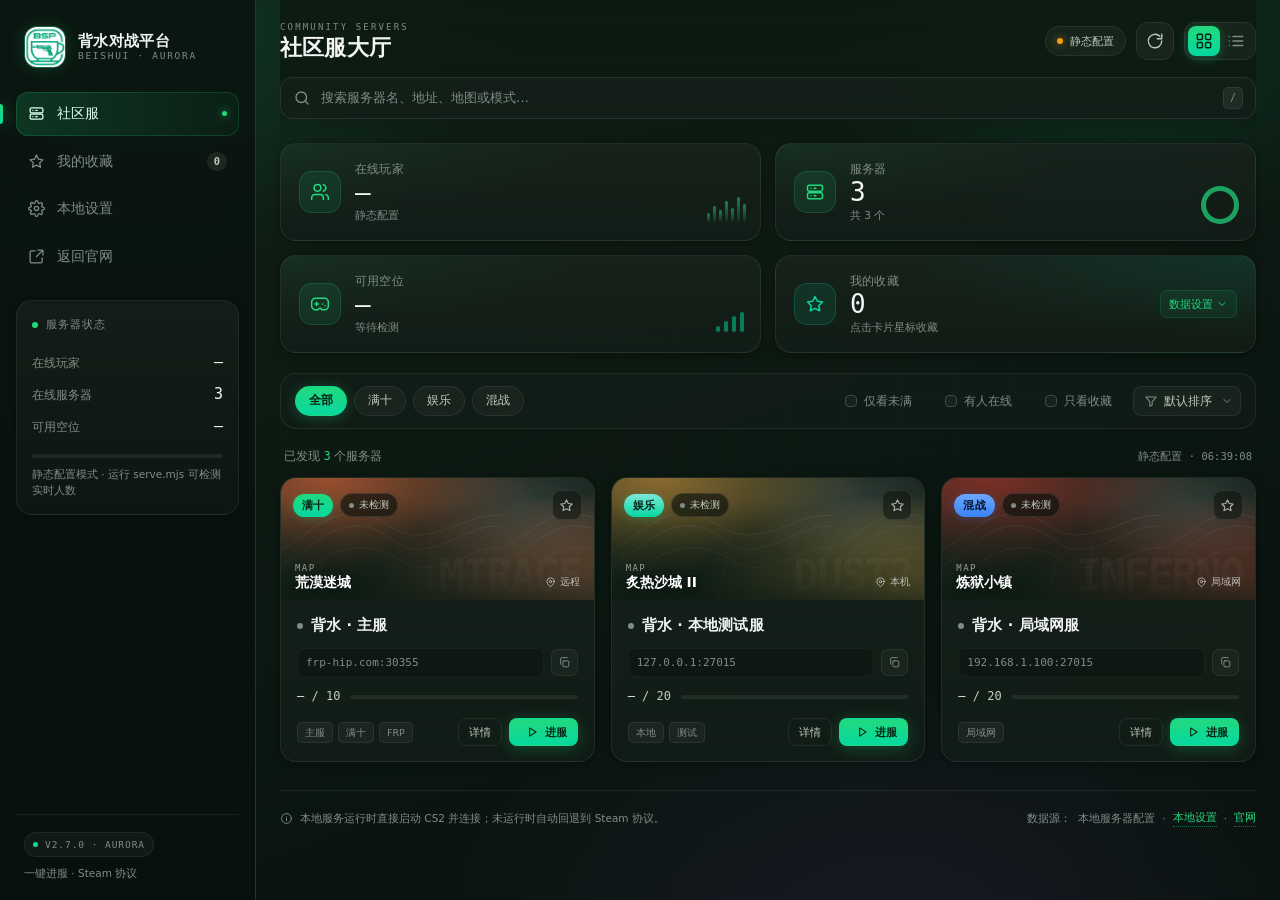
==== commit c14073fc: "fix: 社区服页面明确“本地设置”仅影响当前浏览器 - 弹窗改为「本地设置」，增加醒目的“仅本机”提示 - 说明线上列表由 GitHub 仓库维护，网页增删不会影响其他玩家 - 按钮文案同步改为导入" ====
--- a/room/index.html
+++ b/room/index.html
@@ -61,7 +61,7 @@
         <svg><use href="#i-star"/></svg><span>我的收藏</span><b id="navFavCount" class="nav-count">0</b>
       </button>
       <button class="nav-item" data-nav="settings">
-        <svg><use href="#i-settings"/></svg><span>数据与设置</span>
+        <svg><use href="#i-settings"/></svg><span>本地设置</span>
       </button>
       <a class="nav-item" href="https://bade-gusi.github.io/beishui-platform/" target="_blank" rel="noopener">
         <svg><use href="#i-external"/></svg><span>返回官网</span>
--- a/room/assets/room.css
+++ b/room/assets/room.css
@@ -879,6 +879,20 @@
 .settings-desc { font-size: 10.5px; color: var(--text-3); line-height: 1.7; margin-bottom: 12px; }
 .settings-row { display: flex; align-items: center; gap: 10px; flex-wrap: wrap; }
 .settings-row .btn { height: 34px; }
+.local-notice {
+  display: flex; gap: 10px;
+  padding: 12px 14px;
+  margin-bottom: 16px;
+  border-radius: var(--r-md);
+  background: rgba(245, 158, 11, .08);
+  border: 1px solid rgba(245, 158, 11, .24);
+  font-size: 11px;
+  line-height: 1.7;
+  color: #FFE2B0;
+}
+.local-notice svg { flex: 0 0 auto; width: 15px; height: 15px; margin-top: 1px; color: var(--warning); }
+.local-notice b { color: #FFD37A; }
+.local-notice code { font-family: var(--font-mono); font-size: 9.5px; color: #FFD37A; background: rgba(0, 0, 0, .25); padding: 1px 5px; border-radius: 4px; }
 .source-note {
   display: flex; gap: 9px;
   padding: 11px 12px;
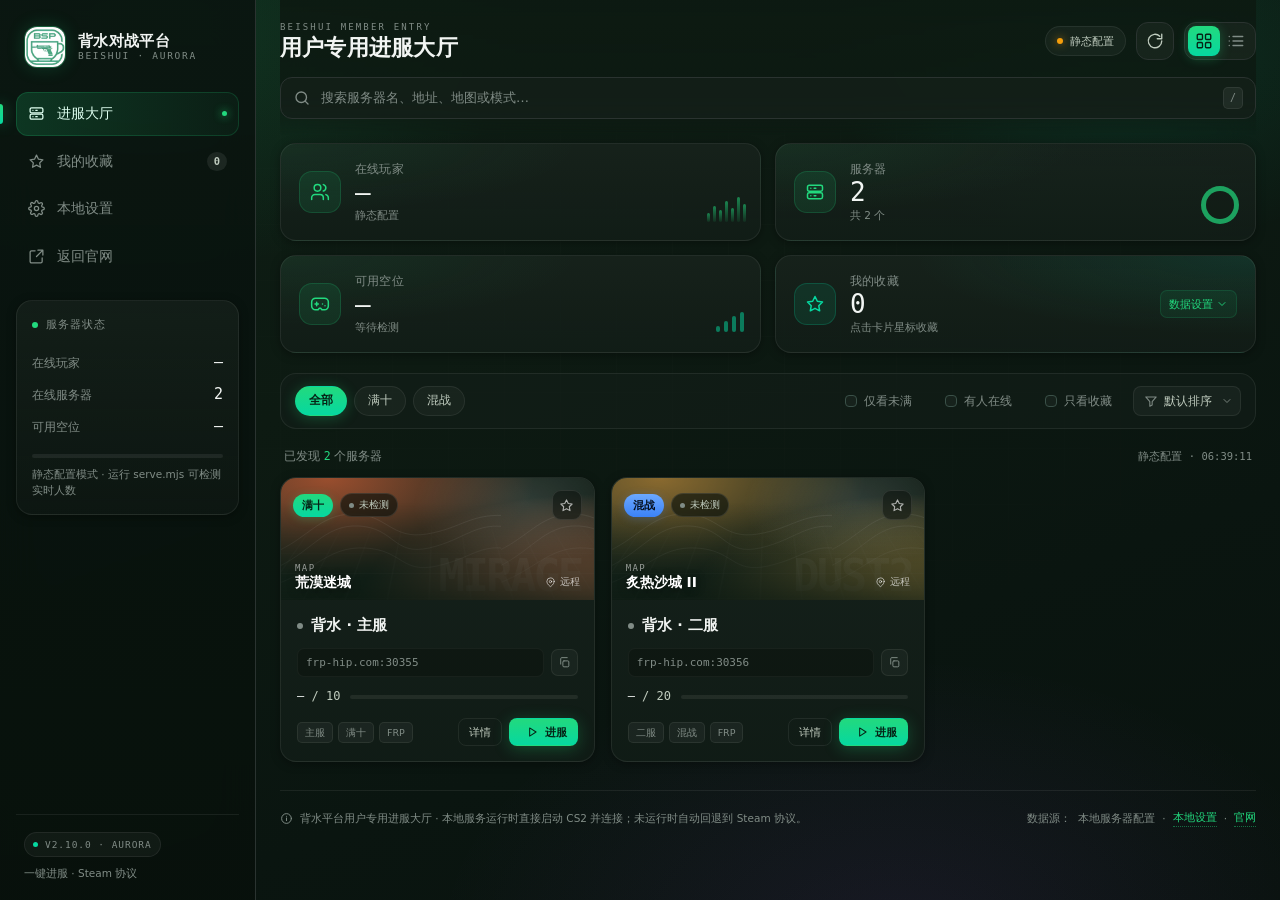
==== commit a9ac4b17: "feat: 上线 V2.10.0 用户专用进服大厅与双服节点 - 进服大厅更名为「背水平台用户专用进服大厅」，官网三入口同步 - 服务器列表仅保留 30355，新增 30356；移除本地/局域网测试项" ====
--- a/room/index.html
+++ b/room/index.html
@@ -5,7 +5,7 @@
 <meta name="viewport" content="width=device-width, initial-scale=1.0">
 <meta name="color-scheme" content="dark">
 <meta name="theme-color" content="#0D1A12">
-<title>背水对战平台 · 社区服</title>
+<title>背水平台 · 用户专用进服大厅</title>
 <link rel="icon" href="assets/logo.png">
 <link rel="stylesheet" href="assets/room.css">
 </head>
@@ -55,7 +55,7 @@
 
     <nav class="nav" aria-label="主导航">
       <button class="nav-item is-active" data-nav="servers">
-        <svg><use href="#i-server"/></svg><span>社区服</span><em class="nav-dot"></em>
+        <svg><use href="#i-server"/></svg><span>进服大厅</span><em class="nav-dot"></em>
       </button>
       <button class="nav-item" data-nav="favorites">
         <svg><use href="#i-star"/></svg><span>我的收藏</span><b id="navFavCount" class="nav-count">0</b>
@@ -78,7 +78,7 @@
     </div>
 
     <div class="sidebar-foot">
-      <div class="ver-chip"><span class="ver-dot"></span>V2.7.0 · AURORA</div>
+      <div class="ver-chip"><span class="ver-dot"></span>V2.10.0 · AURORA</div>
       <p id="launchMode">一键进服 · Steam 协议</p>
     </div>
   </aside>
@@ -86,8 +86,8 @@
   <main class="main">
     <header class="topbar">
       <div class="page-head">
-        <div class="eyebrow">COMMUNITY SERVERS</div>
-        <h1>社区服大厅</h1>
+        <div class="eyebrow">BEISHUI MEMBER ENTRY</div>
+        <h1>用户专用进服大厅</h1>
       </div>
 
       <label class="search">
@@ -164,7 +164,7 @@
     </section>
 
     <footer class="pagefoot">
-      <p><svg><use href="#i-info"/></svg>本地服务运行时直接启动 CS2 并连接；未运行时自动回退到 Steam 协议。</p>
+      <p><svg><use href="#i-info"/></svg>背水平台用户专用进服大厅 · 本地服务运行时直接启动 CS2 并连接；未运行时自动回退到 Steam 协议。</p>
       <p class="foot-right">数据源：<span id="footSource">背水服务器配置</span> · <button class="link-btn" id="footSettings">本地设置</button> · <a class="foot-link" href="https://bade-gusi.github.io/beishui-platform/" target="_blank" rel="noopener">官网</a></p>
     </footer>
   </main>
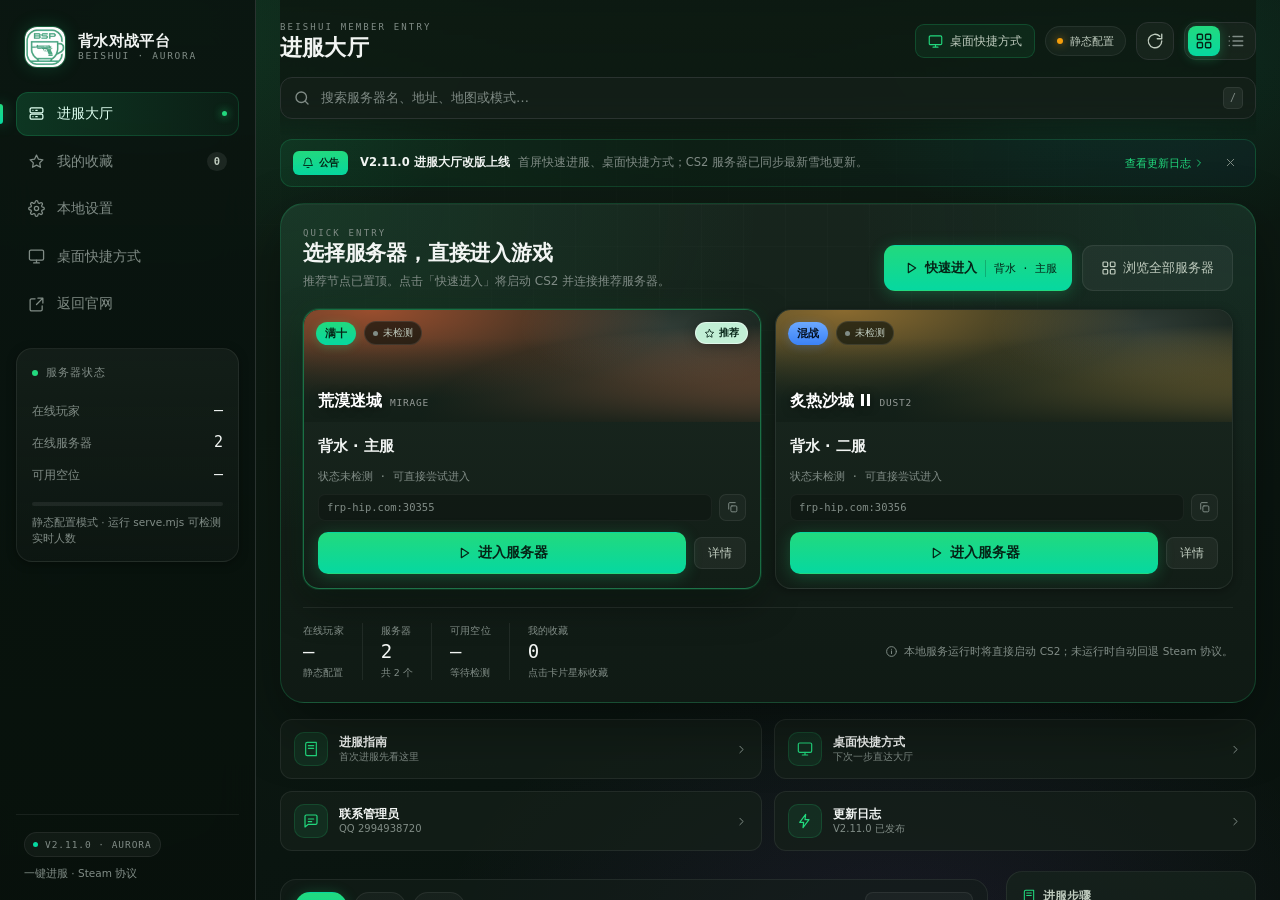
==== commit fe1f6963: "feat: V2.11.0 进服大厅改版与桌面快捷方式 - 首屏快速进服、全页重排与右侧进服指南 - PWA 桌面快捷方式、.url 兜底与首次访问同意询问 - 公告栏、官网入口上移与 V2.11.0" ====
--- a/room/index.html
+++ b/room/index.html
@@ -5,8 +5,14 @@
 <meta name="viewport" content="width=device-width, initial-scale=1.0">
 <meta name="color-scheme" content="dark">
 <meta name="theme-color" content="#0D1A12">
+<meta name="mobile-web-app-capable" content="yes">
+<meta name="apple-mobile-web-app-capable" content="yes">
+<meta name="apple-mobile-web-app-status-bar-style" content="black-translucent">
+<meta name="apple-mobile-web-app-title" content="背水进服大厅">
 <title>背水平台 · 用户专用进服大厅</title>
-<link rel="icon" href="assets/logo.png">
+<link rel="icon" href="assets/favicon.ico" sizes="any">
+<link rel="apple-touch-icon" href="assets/icon-192.png">
+<link rel="manifest" href="manifest.webmanifest">
 <link rel="stylesheet" href="assets/room.css">
 </head>
 <body>
@@ -40,6 +46,12 @@
     <symbol id="i-external" viewBox="0 0 24 24"><path d="M14 3h7v7M21 3l-9 9M20 14v5a2 2 0 0 1-2 2H5a2 2 0 0 1-2-2V6a2 2 0 0 1 2-2h5"/></symbol>
     <symbol id="i-filter" viewBox="0 0 24 24"><path d="M3 5h18l-7 8v6l-4 2v-8Z"/></symbol>
     <symbol id="i-lock" viewBox="0 0 24 24"><rect x="4" y="10" width="16" height="11" rx="2"/><path d="M8 10V7a4 4 0 0 1 8 0v3"/></symbol>
+    <symbol id="i-desktop" viewBox="0 0 24 24"><rect x="2" y="3" width="20" height="14" rx="2"/><path d="M8 21h8M12 17v4"/></symbol>
+    <symbol id="i-bell" viewBox="0 0 24 24"><path d="M18 8a6 6 0 1 0-12 0c0 7-3 7-3 9h18c0-2-3-2-3-9M10 21h4"/></symbol>
+    <symbol id="i-book" viewBox="0 0 24 24"><path d="M4 4.5A2.5 2.5 0 0 1 6.5 2H20v20H6.5A2.5 2.5 0 0 1 4 19.5Z"/><path d="M8 7h8M8 11h8"/></symbol>
+    <symbol id="i-message" viewBox="0 0 24 24"><path d="M21 15a2 2 0 0 1-2 2H8l-5 4V5a2 2 0 0 1 2-2h14a2 2 0 0 1 2 2Z"/><path d="M8 9h8M8 13h5"/></symbol>
+    <symbol id="i-bolt" viewBox="0 0 24 24"><path d="M13 2 4 14h6l-1 8 9-12h-6Z"/></symbol>
+    <symbol id="i-shield" viewBox="0 0 24 24"><path d="M12 22s8-4 8-10V5l-8-3-8 3v7c0 6 8 10 8 10Z"/><path d="m9 12 2 2 4-4"/></symbol>
   </defs>
 </svg>
 
@@ -63,6 +75,9 @@
       <button class="nav-item" data-nav="settings">
         <svg><use href="#i-settings"/></svg><span>本地设置</span>
       </button>
+      <button class="nav-item" data-action="shortcut">
+        <svg><use href="#i-desktop"/></svg><span>桌面快捷方式</span>
+      </button>
       <a class="nav-item" href="https://bade-gusi.github.io/beishui-platform/" target="_blank" rel="noopener">
         <svg><use href="#i-external"/></svg><span>返回官网</span>
       </a>
@@ -78,7 +93,7 @@
     </div>
 
     <div class="sidebar-foot">
-      <div class="ver-chip"><span class="ver-dot"></span>V2.10.0 · AURORA</div>
+      <div class="ver-chip"><span class="ver-dot"></span>V2.11.0 · AURORA</div>
       <p id="launchMode">一键进服 · Steam 协议</p>
     </div>
   </aside>
@@ -87,7 +102,7 @@
     <header class="topbar">
       <div class="page-head">
         <div class="eyebrow">BEISHUI MEMBER ENTRY</div>
-        <h1>用户专用进服大厅</h1>
+        <h1>进服大厅</h1>
       </div>
 
       <label class="search">
@@ -98,6 +113,9 @@
       </label>
 
       <div class="top-actions">
+        <button class="shortcut-btn" data-action="shortcut" title="创建桌面快捷方式">
+          <svg><use href="#i-desktop"/></svg><span>桌面快捷方式</span>
+        </button>
         <span class="source-badge" id="sourceBadge" title="数据来源">
           <span class="source-dot"></span><b id="sourceText">静态配置</b>
         </span>
@@ -111,57 +129,126 @@
       </div>
     </header>
 
-    <section class="hero" aria-label="总览">
-      <article class="stat-card">
-        <div class="stat-icon"><svg><use href="#i-users"/></svg></div>
-        <div class="stat-body"><span>在线玩家</span><b id="statPlayers">—</b><small id="statPlayersSub">配置数据</small></div>
-        <div class="stat-spark" aria-hidden="true"><i></i><i></i><i></i><i></i><i></i><i></i><i></i></div>
-      </article>
-      <article class="stat-card">
-        <div class="stat-icon"><svg><use href="#i-server"/></svg></div>
-        <div class="stat-body"><span>服务器</span><b id="statServers">—</b><small id="statServersSub">共 0 个</small></div>
-        <div class="stat-ring" id="statRing" aria-hidden="true"><span></span></div>
-      </article>
-      <article class="stat-card">
-        <div class="stat-icon"><svg><use href="#i-gamepad"/></svg></div>
-        <div class="stat-body"><span>可用空位</span><b id="statSlots">—</b><small id="statSlotsSub">等待检测</small></div>
-        <div class="stat-bars" aria-hidden="true"><i></i><i></i><i></i><i></i></div>
-      </article>
-      <article class="stat-card stat-card--accent">
-        <div class="stat-icon"><svg><use href="#i-star"/></svg></div>
-        <div class="stat-body"><span>我的收藏</span><b id="statFav">0</b><small>点击卡片星标收藏</small></div>
-        <button class="stat-link" id="openSettings">数据设置<svg><use href="#i-chevron"/></svg></button>
-      </article>
+    <section class="notice-bar" id="noticeBar" data-notice-id="v2.11.0" aria-label="公告">
+      <span class="notice-tag"><svg><use href="#i-bell"/></svg>公告</span>
+      <p><b>V2.11.0 进服大厅改版上线</b><span>首屏快速进服、桌面快捷方式；CS2 服务器已同步最新雪地更新。</span></p>
+      <a class="notice-link" href="../经典版.html" target="_blank" rel="noopener">查看更新日志<svg><use href="#i-chevron"/></svg></a>
+      <button class="notice-close" data-action="dismissNotice" aria-label="关闭公告"><svg><use href="#i-x"/></svg></button>
     </section>
 
-    <section class="filterbar" aria-label="筛选">
-      <div class="chips" id="modeChips"></div>
-      <div class="filter-tools">
-        <button class="toggle" data-filter="notFull"><span></span>仅看未满</button>
-        <button class="toggle" data-filter="hasPlayers"><span></span>有人在线</button>
-        <button class="toggle" data-filter="onlyFav"><span></span>只看收藏</button>
-        <label class="sort">
-          <svg><use href="#i-filter"/></svg>
-          <select id="sortSelect" aria-label="排序方式">
-            <option value="default">默认排序</option>
-            <option value="players">人数最多</option>
-            <option value="slots">空位最多</option>
-            <option value="map">按地图</option>
-            <option value="name">按名称</option>
-          </select>
-          <svg class="chev"><use href="#i-chevron"/></svg>
-        </label>
+    <section class="launchpad" aria-label="快速进服">
+      <div class="launch-head">
+        <div class="launch-copy">
+          <div class="eyebrow">QUICK ENTRY</div>
+          <h2>选择服务器，直接进入游戏</h2>
+          <p>推荐节点已置顶。点击「快速进入」将启动 CS2 并连接推荐服务器。</p>
+        </div>
+        <div class="launch-actions">
+          <button class="btn btn-primary btn-xl" id="quickJoinBtn" data-action="quickjoin">
+            <svg><use href="#i-play"/></svg>
+            <span>快速进入</span>
+            <b id="quickJoinName">—</b>
+          </button>
+          <button class="btn btn-xl" data-action="browse">
+            <svg><use href="#i-grid"/></svg>浏览全部服务器
+          </button>
+        </div>
+      </div>
+
+      <div class="quick-grid" id="quickServers" aria-live="polite">
+        <div class="quick-skeleton"></div><div class="quick-skeleton"></div>
+      </div>
+
+      <div class="launch-foot">
+        <div class="launch-stats">
+          <div class="ls-item"><span>在线玩家</span><b id="statPlayers">—</b><small id="statPlayersSub">配置数据</small></div>
+          <div class="ls-item"><span>服务器</span><b id="statServers">—</b><small id="statServersSub">共 0 个</small></div>
+          <div class="ls-item"><span>可用空位</span><b id="statSlots">—</b><small id="statSlotsSub">等待检测</small></div>
+          <div class="ls-item"><span>我的收藏</span><b id="statFav">0</b><small>点击卡片星标收藏</small></div>
+        </div>
+        <p class="launch-hint" id="launchHint"><svg><use href="#i-info"/></svg>本地服务运行时将直接启动 CS2；未运行时自动回退 Steam 协议。</p>
       </div>
     </section>
 
-    <div class="result-bar">
-      <p>已发现 <b id="resultCount" aria-live="polite">0</b> 个服务器 <span id="filterSummary"></span></p>
-      <p class="updated" id="updatedText">尚未刷新</p>
-    </div>
-
-    <section id="serverList" class="server-grid" aria-busy="true">
-      <div class="skeleton"></div><div class="skeleton"></div><div class="skeleton"></div>
+    <section class="quick-tools" aria-label="快捷操作">
+      <button class="tool" data-action="guide">
+        <span class="tool-icon"><svg><use href="#i-book"/></svg></span>
+        <span class="tool-text"><b>进服指南</b><small>首次进服先看这里</small></span>
+        <svg class="tool-arrow"><use href="#i-chevron"/></svg>
+      </button>
+      <button class="tool" data-action="shortcut">
+        <span class="tool-icon"><svg><use href="#i-desktop"/></svg></span>
+        <span class="tool-text"><b>桌面快捷方式</b><small>下次一步直达大厅</small></span>
+        <svg class="tool-arrow"><use href="#i-chevron"/></svg>
+      </button>
+      <button class="tool" data-action="contact">
+        <span class="tool-icon"><svg><use href="#i-message"/></svg></span>
+        <span class="tool-text"><b>联系管理员</b><small>QQ 2994938720</small></span>
+        <svg class="tool-arrow"><use href="#i-chevron"/></svg>
+      </button>
+      <a class="tool" href="../经典版.html" target="_blank" rel="noopener">
+        <span class="tool-icon"><svg><use href="#i-bolt"/></svg></span>
+        <span class="tool-text"><b>更新日志</b><small>V2.11.0 已发布</small></span>
+        <svg class="tool-arrow"><use href="#i-chevron"/></svg>
+      </a>
     </section>
+
+    <div class="content-grid">
+      <div class="content-main">
+        <section class="filterbar" aria-label="筛选">
+          <div class="chips" id="modeChips"></div>
+          <div class="filter-tools">
+            <button class="toggle" data-filter="notFull"><span></span>仅看未满</button>
+            <button class="toggle" data-filter="hasPlayers"><span></span>有人在线</button>
+            <button class="toggle" data-filter="onlyFav"><span></span>只看收藏</button>
+            <label class="sort">
+              <svg><use href="#i-filter"/></svg>
+              <select id="sortSelect" aria-label="排序方式">
+                <option value="default">默认排序</option>
+                <option value="players">人数最多</option>
+                <option value="slots">空位最多</option>
+                <option value="map">按地图</option>
+                <option value="name">按名称</option>
+              </select>
+              <svg class="chev"><use href="#i-chevron"/></svg>
+            </label>
+          </div>
+        </section>
+
+        <div class="result-bar">
+          <p>已发现 <b id="resultCount" aria-live="polite">0</b> 个服务器 <span id="filterSummary"></span></p>
+          <p class="updated" id="updatedText">尚未刷新</p>
+        </div>
+
+        <section id="serverList" class="server-grid" aria-busy="true">
+          <div class="skeleton"></div><div class="skeleton"></div>
+        </section>
+      </div>
+
+      <aside class="content-aside" aria-label="进服帮助">
+        <section class="aside-card">
+          <div class="aside-title"><svg><use href="#i-book"/></svg>进服步骤</div>
+          <ol class="steps">
+            <li><b>准备环境</b><span>确认 Steam 已登录，并已安装 CS2。</span></li>
+            <li><b>选择服务器</b><span>优先选择标有「推荐」的节点。</span></li>
+            <li><b>连接游戏</b><span>点击进入服务器，首次加载可能需要几十秒。</span></li>
+          </ol>
+          <button class="aside-link" data-action="guide">查看完整进服指南<svg><use href="#i-chevron"/></svg></button>
+        </section>
+
+        <section class="aside-card">
+          <div class="aside-title"><svg><use href="#i-signal"/></svg>连接方式</div>
+          <p class="aside-mode" id="asideLaunchMode">正在检测本地服务…</p>
+          <p class="aside-note">本地服务运行时直接启动 CS2；公开页面自动使用 Steam 协议。若无法唤起 Steam，请复制连接指令手动进入。</p>
+        </section>
+
+        <section class="aside-card">
+          <div class="aside-title"><svg><use href="#i-shield"/></svg>进服提示</div>
+          <p class="aside-note">服务器由 FRP 隧道转发，进服前请确认加速器或网络状态。遇到满员、密码或账号问题，联系管理员处理。</p>
+          <button class="btn aside-btn" data-action="contact"><svg><use href="#i-message"/></svg>联系管理员</button>
+        </section>
+      </aside>
+    </div>
 
     <footer class="pagefoot">
       <p><svg><use href="#i-info"/></svg>背水平台用户专用进服大厅 · 本地服务运行时直接启动 CS2 并连接；未运行时自动回退到 Steam 协议。</p>
@@ -170,6 +257,19 @@
   </main>
 </div>
 
+<div class="shortcut-prompt" id="shortcutPrompt" role="region" aria-label="创建桌面快捷方式" hidden>
+  <div class="sp-icon"><svg><use href="#i-desktop"/></svg></div>
+  <div class="sp-copy">
+    <b>把进服大厅放到桌面？</b>
+    <p>同意后创建桌面快捷方式，下次可直接打开。仅创建快捷方式，不安装后台程序，不收集任何数据。</p>
+  </div>
+  <div class="sp-actions">
+    <button class="btn btn-primary" data-action="installShortcut">创建快捷方式</button>
+    <button class="btn btn-ghost" data-action="dismissShortcut">暂不</button>
+  </div>
+  <button class="sp-close" data-action="dismissShortcut" aria-label="关闭"><svg><use href="#i-x"/></svg></button>
+</div>
+
 <div id="modalRoot"></div>
 <div id="toastRoot" class="toasts" aria-live="polite"></div>
 
--- a/room/assets/room.css
+++ b/room/assets/room.css
@@ -1031,3 +1031,438 @@
   }
   .server-card { opacity: 1; transform: none; }
 }
+
+/* ============================================================
+   V2.11.0 · 首屏快速进服与桌面快捷方式
+   ============================================================ */
+
+.shortcut-btn {
+  display: inline-flex; align-items: center; gap: 7px;
+  height: 34px; padding: 0 12px;
+  border-radius: 9px;
+  font-size: 11.5px; font-weight: 500;
+  color: var(--text-2);
+  background: rgba(34, 217, 126, .07);
+  border: 1px solid rgba(34, 217, 126, .2);
+  white-space: nowrap;
+  transition: all .18s var(--ease);
+}
+.shortcut-btn svg { width: 15px; height: 15px; color: var(--primary); }
+.shortcut-btn:hover { color: var(--text); background: rgba(34, 217, 126, .13); border-color: rgba(34, 217, 126, .38); }
+.shortcut-btn:active { transform: scale(.97); }
+
+/* 公告栏 */
+.notice-bar {
+  display: flex; align-items: center; gap: 12px;
+  margin-top: 4px; padding: 10px 12px;
+  border-radius: var(--r-md);
+  background:
+    linear-gradient(90deg, rgba(34, 217, 126, .09), rgba(34, 217, 126, .025) 42%, rgba(59, 130, 246, .045));
+  border: 1px solid rgba(34, 217, 126, .18);
+  color: var(--text-2);
+  font-size: 11.5px;
+}
+.notice-bar.is-hidden { display: none; }
+.notice-tag {
+  display: inline-flex; align-items: center; gap: 5px;
+  flex: 0 0 auto;
+  height: 24px; padding: 0 9px;
+  border-radius: 6px;
+  font-size: 10px; font-weight: 600;
+  color: #052316;
+  background: linear-gradient(180deg, var(--primary), var(--accent));
+}
+.notice-tag svg { width: 12px; height: 12px; }
+.notice-bar p { flex: 1; min-width: 0; display: flex; align-items: baseline; gap: 8px; flex-wrap: wrap; line-height: 1.55; }
+.notice-bar p b { color: var(--text); font-weight: 600; }
+.notice-bar p span { color: var(--text-3); }
+.notice-link {
+  flex: 0 0 auto;
+  display: inline-flex; align-items: center; gap: 2px;
+  font-size: 10.5px; color: var(--primary);
+  white-space: nowrap;
+}
+.notice-link svg { width: 12px; height: 12px; transform: rotate(-90deg); }
+.notice-close {
+  flex: 0 0 auto;
+  display: inline-flex; align-items: center; justify-content: center;
+  width: 26px; height: 26px;
+  border-radius: 7px;
+  color: var(--text-3);
+  transition: all .18s;
+}
+.notice-close:hover { color: var(--text); background: rgba(255, 255, 255, .06); }
+.notice-close svg { width: 13px; height: 13px; }
+
+/* 快速进服主面板 */
+.launchpad {
+  position: relative;
+  margin-top: 16px;
+  padding: 22px;
+  border-radius: var(--r-xl);
+  background:
+    radial-gradient(90% 120% at 0% 0%, rgba(34, 217, 126, .11), transparent 55%),
+    radial-gradient(80% 120% at 100% 0%, rgba(6, 216, 160, .06), transparent 52%),
+    linear-gradient(180deg, rgba(24, 37, 30, .96), rgba(16, 27, 21, .96));
+  border: 1px solid rgba(34, 217, 126, .2);
+  box-shadow: 0 24px 60px rgba(0, 0, 0, .35), inset 0 1px 0 rgba(255, 255, 255, .03);
+  overflow: hidden;
+}
+.launchpad::before {
+  content: "";
+  position: absolute; inset: 0;
+  pointer-events: none;
+  opacity: .5;
+  background-image:
+    linear-gradient(rgba(255, 255, 255, .035) 1px, transparent 1px),
+    linear-gradient(90deg, rgba(255, 255, 255, .035) 1px, transparent 1px);
+  background-size: 42px 42px;
+  -webkit-mask-image: radial-gradient(80% 100% at 50% 0%, #000, transparent 85%);
+  mask-image: radial-gradient(80% 100% at 50% 0%, #000, transparent 85%);
+}
+.launchpad > * { position: relative; z-index: 1; }
+.launch-head { display: flex; align-items: flex-end; justify-content: space-between; gap: 24px; flex-wrap: wrap; }
+.launch-copy { min-width: 0; }
+.launch-copy h2 { font-size: 24px; font-weight: 700; letter-spacing: -.01em; line-height: 1.25; }
+.launch-copy p { margin-top: 5px; font-size: 12px; color: var(--text-3); max-width: 560px; line-height: 1.65; }
+.launch-actions { display: flex; align-items: center; gap: 10px; flex-wrap: wrap; }
+.btn-xl { height: 46px; padding: 0 18px; border-radius: 11px; font-size: 13px; }
+.btn-xl svg { width: 16px; height: 16px; }
+#quickJoinBtn { padding-right: 14px; }
+#quickJoinBtn #quickJoinName {
+  padding-left: 8px; margin-left: 2px;
+  border-left: 1px solid rgba(3, 21, 13, .22);
+  font-family: var(--font-mono); font-size: 10.5px; font-weight: 500;
+  max-width: 150px; overflow: hidden; text-overflow: ellipsis; white-space: nowrap;
+}
+#quickJoinBtn:disabled { opacity: .45; }
+
+/* 快速服务器卡 */
+.quick-grid {
+  display: grid;
+  grid-template-columns: repeat(2, minmax(0, 1fr));
+  gap: 14px;
+  margin-top: 18px;
+}
+.quick-skeleton {
+  height: 196px;
+  border-radius: var(--r-lg);
+  background: linear-gradient(100deg, rgba(255, 255, 255, .03) 20%, rgba(255, 255, 255, .07) 40%, rgba(255, 255, 255, .03) 60%);
+  background-size: 220% 100%;
+  border: 1px solid var(--border-soft);
+  animation: shimmer 1.4s infinite linear;
+}
+.quick-empty {
+  grid-column: 1 / -1;
+  display: flex; align-items: center; gap: 13px;
+  padding: 18px;
+  border-radius: var(--r-lg);
+  background: rgba(255, 255, 255, .025);
+  border: 1px dashed var(--border-2);
+}
+.quick-empty-icon {
+  display: flex; align-items: center; justify-content: center;
+  width: 38px; height: 38px; flex: 0 0 auto;
+  border-radius: 11px;
+  color: var(--text-3);
+  background: rgba(255, 255, 255, .04);
+  border: 1px solid var(--border-soft);
+}
+.quick-empty-icon svg { width: 18px; height: 18px; }
+.quick-empty b { display: block; font-size: 12.5px; font-weight: 600; }
+.quick-empty p { margin-top: 2px; font-size: 10.5px; line-height: 1.6; color: var(--text-3); }
+.quick-empty .btn { margin-left: auto; flex: 0 0 auto; }
+#serverList { scroll-margin-top: 92px; }
+.quick-card {
+  position: relative;
+  display: flex; flex-direction: column;
+  min-width: 0;
+  border-radius: var(--r-lg);
+  overflow: hidden;
+  background: linear-gradient(180deg, rgba(27, 41, 33, .98), rgba(18, 30, 23, .98));
+  border: 1px solid var(--border-soft);
+  box-shadow: var(--shadow-sm);
+  transition: transform .22s var(--ease), border-color .22s var(--ease), box-shadow .22s var(--ease);
+}
+.quick-card:hover { transform: translateY(-3px); border-color: rgba(34, 217, 126, .32); box-shadow: 0 16px 40px rgba(0, 0, 0, .45); }
+.quick-card.is-rec {
+  border-color: rgba(34, 217, 126, .42);
+  box-shadow: 0 0 0 1px rgba(34, 217, 126, .12), 0 14px 38px rgba(0, 0, 0, .38), 0 0 28px rgba(34, 217, 126, .08);
+}
+.quick-art {
+  position: relative;
+  height: 112px;
+  overflow: hidden;
+  background:
+    radial-gradient(120% 150% at 15% 0%, var(--map-a, #2C4A38) 0%, transparent 55%),
+    radial-gradient(120% 140% at 100% 100%, var(--map-b, #14321F) 0%, transparent 62%),
+    linear-gradient(135deg, #1B2B22, #101C16);
+}
+.quick-art::after {
+  content: "";
+  position: absolute; inset: 0;
+  background:
+    linear-gradient(180deg, rgba(11, 20, 15, 0) 25%, rgba(18, 30, 23, .9) 100%),
+    radial-gradient(55% 90% at 80% 15%, rgba(255, 255, 255, .12), transparent 60%);
+}
+.quick-art-top { position: absolute; top: 11px; left: 12px; right: 12px; display: flex; align-items: center; gap: 8px; z-index: 2; }
+.quick-rec {
+  margin-left: auto;
+  display: inline-flex; align-items: center; gap: 4px;
+  height: 22px; padding: 0 8px;
+  border-radius: 999px;
+  font-size: 10px; font-weight: 600;
+  color: #052316;
+  background: rgba(207, 255, 228, .92);
+  border: 1px solid rgba(255, 255, 255, .45);
+  box-shadow: 0 2px 12px rgba(0, 0, 0, .25);
+}
+.quick-rec svg { width: 11px; height: 11px; }
+.quick-map { position: absolute; left: 14px; right: 14px; bottom: 9px; z-index: 2; display: flex; align-items: baseline; gap: 8px; }
+.quick-map strong { font-size: 16px; font-weight: 650; color: #fff; text-shadow: 0 1px 8px rgba(0, 0, 0, .5); }
+.quick-map span { font-family: var(--font-mono); font-size: 9.5px; letter-spacing: .08em; color: rgba(255, 255, 255, .55); text-transform: uppercase; }
+.quick-body { display: flex; flex-direction: column; gap: 9px; padding: 13px 14px 14px; }
+.quick-head-row { display: flex; align-items: center; gap: 8px; min-width: 0; }
+.quick-head-row h3 { flex: 1; min-width: 0; font-size: 14.5px; font-weight: 650; white-space: nowrap; overflow: hidden; text-overflow: ellipsis; }
+.quick-meta { font-size: 11px; color: var(--text-3); font-family: var(--font-mono); white-space: nowrap; overflow: hidden; text-overflow: ellipsis; }
+.quick-meta b { color: var(--text-2); font-weight: 500; }
+.quick-addr { display: flex; align-items: center; gap: 7px; min-width: 0; }
+.quick-addr .addr { padding: 4px 8px; font-size: 10.5px; }
+.quick-btns { display: flex; align-items: center; gap: 8px; margin-top: 2px; }
+.btn-join-lg { flex: 1; height: 42px; font-size: 13.5px; border-radius: 10px; }
+.btn-join-lg svg { width: 16px; height: 16px; }
+
+.launch-foot {
+  display: flex; align-items: center; justify-content: space-between; gap: 18px; flex-wrap: wrap;
+  margin-top: 18px; padding-top: 15px;
+  border-top: 1px solid var(--border-soft);
+}
+.launch-stats { display: flex; align-items: stretch; gap: 0; flex-wrap: wrap; }
+.ls-item { display: flex; flex-direction: column; gap: 1px; padding: 0 18px; border-left: 1px solid var(--border-soft); }
+.ls-item:first-child { padding-left: 0; border-left: 0; }
+.ls-item span { font-size: 10px; color: var(--text-3); letter-spacing: .02em; }
+.ls-item b { font-family: var(--font-mono); font-size: 19px; font-weight: 500; line-height: 1.25; }
+.ls-item small { font-size: 9.5px; color: var(--text-3); }
+.launch-hint { display: inline-flex; align-items: center; gap: 6px; font-size: 10.5px; color: var(--text-3); }
+.launch-hint svg { width: 13px; height: 13px; flex: 0 0 auto; }
+
+/* 快捷操作 */
+.quick-tools {
+  display: grid;
+  grid-template-columns: repeat(4, minmax(0, 1fr));
+  gap: 12px;
+  margin-top: 16px;
+}
+.tool {
+  display: flex; align-items: center; gap: 11px;
+  min-width: 0; padding: 12px 13px;
+  border-radius: var(--r-md);
+  text-align: left;
+  background: rgba(21, 32, 26, .72);
+  border: 1px solid var(--border-soft);
+  color: var(--text);
+  transition: all .18s var(--ease);
+}
+.tool:hover { background: rgba(28, 43, 34, .85); border-color: rgba(34, 217, 126, .24); transform: translateY(-1px); }
+.tool-icon {
+  display: inline-flex; align-items: center; justify-content: center;
+  width: 34px; height: 34px; flex: 0 0 auto;
+  border-radius: 10px;
+  color: var(--primary);
+  background: rgba(34, 217, 126, .09);
+  border: 1px solid rgba(34, 217, 126, .16);
+}
+.tool-icon svg { width: 16px; height: 16px; }
+.tool-text { display: flex; flex-direction: column; min-width: 0; line-height: 1.35; }
+.tool-text b { font-size: 12px; font-weight: 600; white-space: nowrap; overflow: hidden; text-overflow: ellipsis; }
+.tool-text small { font-size: 10px; color: var(--text-3); white-space: nowrap; overflow: hidden; text-overflow: ellipsis; }
+.tool-arrow { width: 13px; height: 13px; margin-left: auto; color: var(--text-3); transform: rotate(-90deg); }
+
+/* 内容区与右侧指南 */
+.content-grid {
+  display: grid;
+  grid-template-columns: minmax(0, 1fr) 282px;
+  align-items: start;
+  gap: 18px;
+  margin-top: 8px;
+}
+.content-main { min-width: 0; }
+.content-aside {
+  position: sticky; top: 90px;
+  display: flex; flex-direction: column; gap: 12px;
+  padding-top: 12px;
+}
+.aside-card {
+  padding: 15px;
+  border-radius: var(--r-lg);
+  background: linear-gradient(180deg, rgba(22, 35, 28, .8), rgba(16, 27, 21, .72));
+  border: 1px solid var(--border-soft);
+}
+.aside-title { display: flex; align-items: center; gap: 7px; font-size: 11.5px; font-weight: 600; color: var(--text-2); }
+.aside-title svg { width: 14px; height: 14px; color: var(--primary); }
+.steps { list-style: none; counter-reset: step; display: flex; flex-direction: column; gap: 11px; margin-top: 12px; }
+.steps li { position: relative; counter-increment: step; padding-left: 30px; }
+.steps li::before {
+  content: counter(step);
+  position: absolute; left: 0; top: 1px;
+  display: flex; align-items: center; justify-content: center;
+  width: 20px; height: 20px;
+  border-radius: 7px;
+  font-family: var(--font-mono); font-size: 10px; font-weight: 600;
+  color: var(--primary);
+  background: rgba(34, 217, 126, .09);
+  border: 1px solid rgba(34, 217, 126, .2);
+}
+.steps li b { display: block; font-size: 11.5px; font-weight: 600; }
+.steps li span { display: block; margin-top: 1px; font-size: 10.5px; line-height: 1.6; color: var(--text-3); }
+.aside-link { display: inline-flex; align-items: center; gap: 2px; margin-top: 12px; font-size: 10.5px; color: var(--primary); }
+.aside-link svg { width: 12px; height: 12px; transform: rotate(-90deg); }
+.aside-link:hover { color: var(--accent); }
+.aside-mode { margin-top: 10px; font-size: 12px; font-weight: 600; color: #CFFFE4; line-height: 1.5; }
+.aside-note { margin-top: 6px; font-size: 10.5px; line-height: 1.7; color: var(--text-3); }
+.aside-btn { width: 100%; margin-top: 12px; height: 34px; font-size: 11.5px; }
+
+/* 首次访问的快捷方式询问 */
+.shortcut-prompt {
+  position: fixed; right: 22px; bottom: 22px; z-index: 90;
+  display: flex; align-items: flex-start; gap: 12px;
+  width: min(430px, calc(100vw - 44px));
+  padding: 15px 16px;
+  border-radius: var(--r-lg);
+  background: linear-gradient(180deg, rgba(30, 45, 36, .98), rgba(20, 33, 25, .98));
+  border: 1px solid rgba(34, 217, 126, .3);
+  box-shadow: 0 22px 60px rgba(0, 0, 0, .6), 0 0 34px rgba(34, 217, 126, .08);
+  animation: shortcutIn .32s var(--ease);
+}
+.shortcut-prompt[hidden] { display: none; }
+@keyframes shortcutIn { from { opacity: 0; transform: translateY(12px) scale(.98); } to { opacity: 1; transform: none; } }
+.sp-icon {
+  display: flex; align-items: center; justify-content: center;
+  width: 40px; height: 40px; flex: 0 0 auto;
+  border-radius: 12px;
+  color: var(--primary);
+  background: rgba(34, 217, 126, .11);
+  border: 1px solid rgba(34, 217, 126, .22);
+}
+.sp-icon svg { width: 19px; height: 19px; }
+.sp-copy { min-width: 0; padding-right: 14px; }
+.sp-copy b { display: block; font-size: 12.5px; font-weight: 650; }
+.sp-copy p { margin-top: 3px; font-size: 10.5px; line-height: 1.65; color: var(--text-3); }
+.sp-actions { display: flex; flex-direction: column; gap: 6px; margin-left: auto; flex: 0 0 auto; }
+.sp-actions .btn { height: 30px; font-size: 11px; padding: 0 11px; }
+.sp-close {
+  position: absolute; top: 8px; right: 8px;
+  display: flex; align-items: center; justify-content: center;
+  width: 22px; height: 22px; border-radius: 6px;
+  color: var(--text-3);
+}
+.sp-close:hover { color: var(--text); background: rgba(255, 255, 255, .06); }
+.sp-close svg { width: 12px; height: 12px; }
+body.has-shortcut-prompt .toasts { bottom: 172px; }
+
+/* 快捷方式说明弹窗 */
+.shortcut-hero {
+  display: flex; flex-direction: column; align-items: center; text-align: center;
+  padding: 6px 0 16px;
+}
+.shortcut-hero .sp-icon { width: 58px; height: 58px; border-radius: 17px; margin-bottom: 10px; }
+.shortcut-hero .sp-icon svg { width: 26px; height: 26px; }
+.shortcut-hero b { font-size: 14px; }
+.shortcut-hero p { margin-top: 4px; font-size: 11px; color: var(--text-3); }
+.shortcut-points { list-style: none; display: flex; flex-direction: column; gap: 8px; margin: 4px 0 16px; }
+.shortcut-points li { position: relative; padding-left: 22px; font-size: 11.5px; line-height: 1.65; color: var(--text-2); }
+.shortcut-points li::before { content: ""; position: absolute; left: 4px; top: 7px; width: 7px; height: 7px; border-radius: 50%; background: var(--primary); box-shadow: 0 0 8px rgba(34, 217, 126, .6); }
+.shortcut-steps { padding: 12px 14px; border-radius: var(--r-md); background: rgba(255, 255, 255, .035); border: 1px solid var(--border-soft); font-size: 11px; line-height: 1.8; color: var(--text-2); }
+.shortcut-steps b { color: var(--text); }
+.shortcut-steps code { font-family: var(--font-mono); font-size: 10px; color: var(--primary); }
+.shortcut-note { margin-top: 10px; font-size: 10px; line-height: 1.6; color: var(--text-3); }
+
+/* 进服指南弹窗 */
+.guide-list { list-style: none; counter-reset: g; display: flex; flex-direction: column; gap: 14px; }
+.guide-list li { position: relative; counter-increment: g; padding-left: 38px; }
+.guide-list li::before {
+  content: counter(g);
+  position: absolute; left: 0; top: 0;
+  display: flex; align-items: center; justify-content: center;
+  width: 26px; height: 26px;
+  border-radius: 8px;
+  font-family: var(--font-mono); font-size: 11px; font-weight: 600;
+  color: var(--primary);
+  background: rgba(34, 217, 126, .09);
+  border: 1px solid rgba(34, 217, 126, .2);
+}
+.guide-list b { display: block; font-size: 12.5px; font-weight: 600; }
+.guide-list span { display: block; margin-top: 2px; font-size: 11px; line-height: 1.7; color: var(--text-3); }
+.guide-cmd { display: flex; align-items: center; gap: 8px; margin-top: 16px; padding: 10px 12px; border-radius: var(--r-md); background: rgba(0, 0, 0, .22); border: 1px solid var(--border-soft); }
+.guide-cmd code { flex: 1; font-family: var(--font-mono); font-size: 11.5px; color: var(--primary); }
+.contact-card { display: flex; flex-direction: column; align-items: center; text-align: center; padding: 6px 0 4px; }
+.contact-qq { font-family: var(--font-mono); font-size: 24px; font-weight: 600; letter-spacing: .04em; color: var(--text); margin: 8px 0 2px; }
+.contact-sub { font-size: 10.5px; color: var(--text-3); margin-bottom: 16px; }
+
+/* 底部进服按钮加强 */
+.join-btn { height: 32px; padding: 0 16px; font-size: 12px; }
+.join-btn svg { width: 13px; height: 13px; }
+
+@media (max-width: 1280px) {
+  .quick-tools { grid-template-columns: repeat(2, minmax(0, 1fr)); }
+  .content-grid { grid-template-columns: minmax(0, 1fr) 250px; }
+  .launch-copy h2 { font-size: 21px; }
+}
+
+@media (max-width: 1100px) {
+  .content-grid { grid-template-columns: 1fr; }
+  .content-aside { position: static; display: grid; grid-template-columns: repeat(3, minmax(0, 1fr)); padding-top: 0; }
+}
+
+@media (max-width: 1000px) {
+  .topbar { padding-top: 14px; padding-bottom: 12px; }
+  .notice-bar { margin-top: 0; }
+  .launchpad { padding: 18px; }
+  .content-aside { top: auto; }
+}
+
+@media (max-width: 900px) {
+  .launch-head { align-items: flex-start; }
+  .launch-actions { width: 100%; }
+  .launch-actions .btn-xl { flex: 1; min-width: 0; }
+  .quick-grid { grid-template-columns: 1fr; }
+  .content-aside { grid-template-columns: 1fr 1fr; }
+}
+
+@media (max-width: 720px) {
+  .shortcut-btn { width: 38px; padding: 0; justify-content: center; }
+  .shortcut-btn span { display: none; }
+  .notice-bar { align-items: flex-start; flex-wrap: wrap; padding: 10px; }
+  .notice-bar p { flex-basis: calc(100% - 44px); display: block; }
+  .notice-bar p b { display: block; margin-bottom: 1px; }
+  .notice-link { margin-left: 26px; }
+  .launchpad { padding: 15px; border-radius: var(--r-lg); }
+  .launch-copy h2 { font-size: 19px; }
+  .launch-copy p { font-size: 11px; }
+  .launch-actions { flex-direction: column; align-items: stretch; }
+  .quick-tools { grid-template-columns: 1fr 1fr; gap: 8px; }
+  .tool { padding: 10px; }
+  .tool-icon { width: 30px; height: 30px; border-radius: 9px; }
+  .tool-text small { display: none; }
+  .launch-stats { display: grid; grid-template-columns: 1fr 1fr; gap: 10px 0; width: 100%; }
+  .ls-item { border-left: 0; padding: 0; }
+  .ls-item:nth-child(even) { padding-left: 14px; border-left: 1px solid var(--border-soft); }
+  .ls-item b { font-size: 17px; }
+  .launch-hint { font-size: 10px; }
+  .content-aside { grid-template-columns: 1fr; }
+  .shortcut-prompt { left: 14px; right: 14px; bottom: 14px; width: auto; flex-wrap: wrap; }
+  .sp-actions { flex-direction: row; margin-left: 52px; width: calc(100% - 52px); }
+  .sp-actions .btn { flex: 1; }
+  .sp-close { top: 6px; right: 6px; }
+  body.has-shortcut-prompt .toasts { bottom: 236px; }
+}
+
+@media (max-width: 480px) {
+  .quick-tools { grid-template-columns: 1fr; }
+  .tool-text small { display: block; }
+  .notice-bar p span { display: none; }
+  .notice-link { margin-left: 26px; }
+  #quickJoinBtn #quickJoinName { max-width: 94px; }
+  .quick-art { height: 100px; }
+  .quick-map strong { font-size: 15px; }
+}
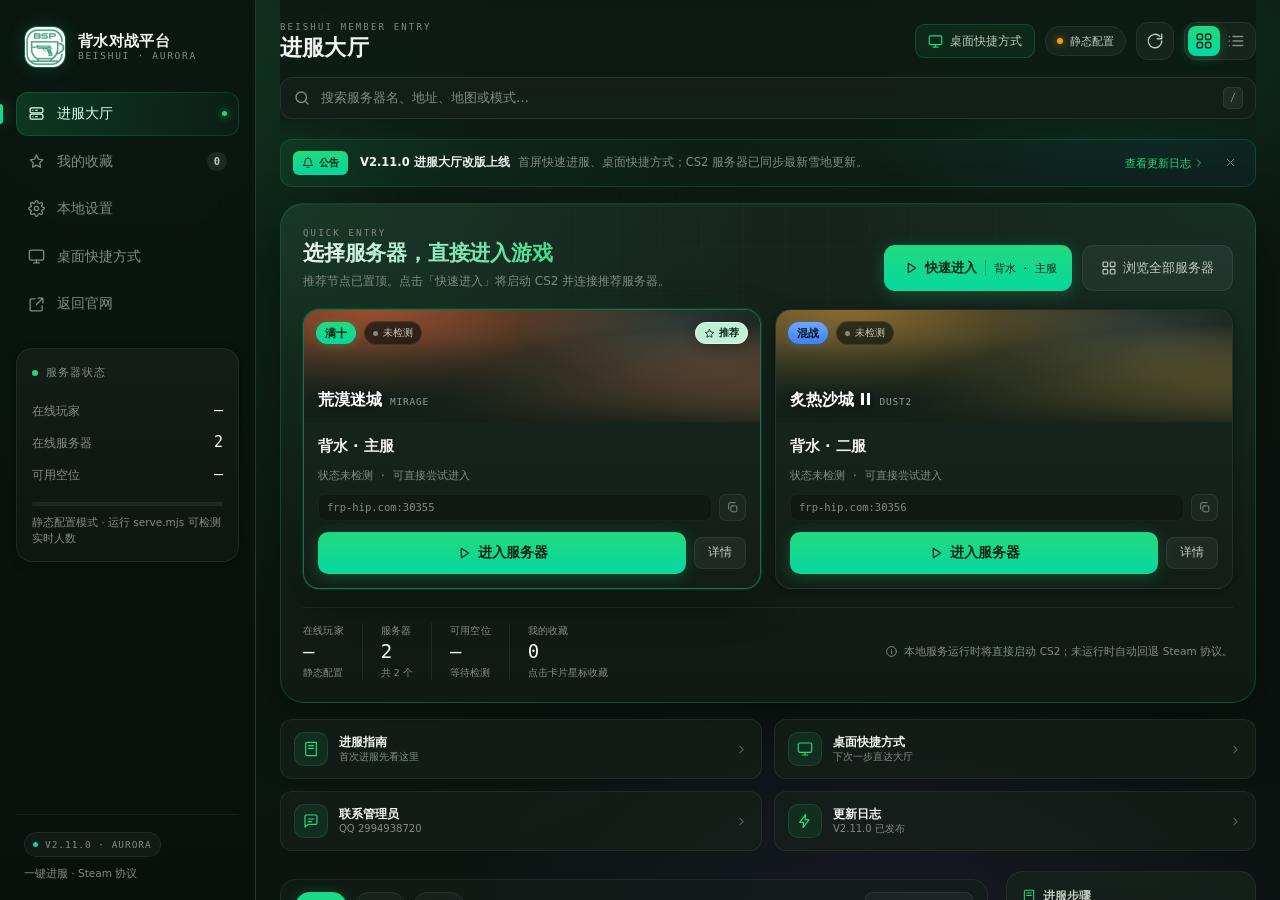
==== commit e638a569: "feat: 全站非线性动效层 - 入场、滚动显现、子元素错开与页面切换 - 悬停抬升、聚光、3D 倾斜、磁吸、涟漪与下划线 - 数字滚动、打字机、渐变文字与边框光束 - 弹窗、公告、快捷方式弹簧退场与" ====
--- a/room/index.html
+++ b/room/index.html
@@ -14,8 +14,9 @@
 <link rel="apple-touch-icon" href="assets/icon-192.png">
 <link rel="manifest" href="manifest.webmanifest">
 <link rel="stylesheet" href="assets/room.css">
+<link rel="stylesheet" href="assets/motion.css">
 </head>
-<body>
+<body data-motion="full">
 <div class="aurora" aria-hidden="true"></div>
 
 <svg class="sprite" aria-hidden="true" xmlns="http://www.w3.org/2000/svg">
@@ -148,6 +149,7 @@
             <svg><use href="#i-play"/></svg>
             <span>快速进入</span>
             <b id="quickJoinName">—</b>
+            <span class="m-dots" aria-hidden="true"><i></i><i></i><i></i></span>
           </button>
           <button class="btn btn-xl" data-action="browse">
             <svg><use href="#i-grid"/></svg>浏览全部服务器
@@ -274,6 +276,7 @@
 <div id="toastRoot" class="toasts" aria-live="polite"></div>
 
 <script src="data/servers.js"></script>
+<script src="assets/motion.js"></script>
 <script src="assets/room.js"></script>
 </body>
 </html>
--- a/room/assets/motion.css
+++ b/room/assets/motion.css
@@ -0,0 +1,795 @@
+/* ============================================================
+   背水对战平台 · 非线性动效层
+   设计参考 StyleKit 动画分类，重新配比后用于官网与进服大厅。
+   原则：transform / opacity 为主；指针效果仅精确指针设备；
+   所有持续动效支持 prefers-reduced-motion。
+   ============================================================ */
+
+@property --m-angle {
+  syntax: '<angle>';
+  inherits: false;
+  initial-value: 0deg;
+}
+
+:root {
+  --m-ease-out: cubic-bezier(.16, 1, .3, 1);
+  --m-ease-spring: cubic-bezier(.34, 1.56, .64, 1);
+  --m-ease-elastic: cubic-bezier(.68, -.55, .27, 1.55);
+  --m-ease-smooth: cubic-bezier(.4, 0, .2, 1);
+  --m-glow: var(--primary, var(--accent, #22D97E));
+  --m-glow-soft: rgba(34, 217, 126, .16);
+  --m-ink: var(--text, #F2F5F3);
+  --m-dur-fast: .22s;
+  --m-dur: .45s;
+  --m-dur-slow: .8s;
+}
+
+@supports (color: color-mix(in srgb, red, blue)) {
+  :root {
+    --m-glow-soft: color-mix(in srgb, var(--m-glow) 18%, transparent);
+  }
+}
+
+/* ============================================================
+   关键帧：入场 / 退场 / 状态
+   ============================================================ */
+
+@keyframes m-fade-up {
+  from { opacity: 0; transform: translate3d(0, 22px, 0); filter: blur(6px); }
+  to { opacity: 1; transform: translate3d(0, 0, 0); filter: blur(0); }
+}
+@keyframes m-fade-down {
+  from { opacity: 0; transform: translate3d(0, -18px, 0); filter: blur(5px); }
+  to { opacity: 1; transform: translate3d(0, 0, 0); filter: blur(0); }
+}
+@keyframes m-scale-in {
+  from { opacity: 0; transform: scale(.88); filter: blur(4px); }
+  to { opacity: 1; transform: scale(1); filter: blur(0); }
+}
+@keyframes m-slide-left {
+  from { opacity: 0; transform: translate3d(-30px, 0, 0); filter: blur(6px); }
+  to { opacity: 1; transform: translate3d(0, 0, 0); filter: blur(0); }
+}
+@keyframes m-slide-right {
+  from { opacity: 0; transform: translate3d(30px, 0, 0); filter: blur(6px); }
+  to { opacity: 1; transform: translate3d(0, 0, 0); filter: blur(0); }
+}
+@keyframes m-bounce-in {
+  0% { opacity: 0; transform: scale(.72) translate3d(0, 16px, 0); }
+  58% { opacity: 1; transform: scale(1.045) translate3d(0, 0, 0); }
+  76% { transform: scale(.975); }
+  100% { opacity: 1; transform: scale(1); }
+}
+@keyframes m-zoom-in {
+  from { opacity: 0; transform: scale(.84); filter: blur(10px); }
+  to { opacity: 1; transform: scale(1); filter: blur(0); }
+}
+@keyframes m-elastic-in {
+  0% { opacity: 0; transform: scale(.3); }
+  52% { opacity: 1; transform: scale(1.08); }
+  70% { transform: scale(.94); }
+  86% { transform: scale(1.025); }
+  100% { transform: scale(1); }
+}
+@keyframes m-rotate-in {
+  from { opacity: 0; transform: rotate(-6deg) scale(.9); filter: blur(6px); }
+  to { opacity: 1; transform: rotate(0) scale(1); filter: blur(0); }
+}
+@keyframes m-blur-up {
+  from { opacity: 0; transform: translate3d(0, 26px, 0); filter: blur(12px); }
+  to { opacity: 1; transform: translate3d(0, 0, 0); filter: blur(0); }
+}
+@keyframes m-card-in {
+  from { opacity: 0; transform: translate3d(0, 20px, 0) scale(.955); filter: blur(7px); }
+  to { opacity: 1; transform: translate3d(0, 0, 0) scale(1); filter: blur(0); }
+}
+@keyframes m-page-in {
+  from { opacity: 0; transform: translate3d(0, 18px, 0); filter: blur(10px); }
+  to { opacity: 1; transform: translate3d(0, 0, 0); filter: blur(0); }
+}
+@keyframes m-notice-in {
+  from { opacity: 0; transform: translate3d(0, -12px, 0) scale(.99); filter: blur(4px); }
+  to { opacity: 1; transform: translate3d(0, 0, 0) scale(1); filter: blur(0); }
+}
+@keyframes m-modal-in {
+  from { opacity: 0; transform: translate3d(0, 20px, 0) scale(.955); filter: blur(8px); }
+  to { opacity: 1; transform: translate3d(0, 0, 0) scale(1); filter: blur(0); }
+}
+@keyframes m-modal-out {
+  to { opacity: 0; transform: translate3d(0, 10px, 0) scale(.975); filter: blur(5px); }
+}
+@keyframes m-shortcut-in {
+  from { opacity: 0; transform: translate3d(0, 16px, 0) scale(.97); filter: blur(4px); }
+  to { opacity: 1; transform: translate3d(0, 0, 0) scale(1); filter: blur(0); }
+}
+@keyframes m-shortcut-out {
+  to { opacity: 0; transform: translate3d(0, 10px, 0) scale(.98); filter: blur(3px); }
+}
+@keyframes m-toast-in {
+  from { opacity: 0; transform: translate3d(14px, 0, 0) scale(.97); filter: blur(3px); }
+  to { opacity: 1; transform: translate3d(0, 0, 0) scale(1); filter: blur(0); }
+}
+@keyframes m-shake {
+  0%, 100% { transform: translate3d(0, 0, 0); }
+  12% { transform: translate3d(-6px, 0, 0); }
+  24% { transform: translate3d(6px, 0, 0); }
+  36% { transform: translate3d(-4px, 0, 0); }
+  48% { transform: translate3d(4px, 0, 0); }
+  60% { transform: translate3d(-2px, 0, 0); }
+  72% { transform: translate3d(2px, 0, 0); }
+}
+@keyframes m-elastic-rebound {
+  0% { transform: scale(1); }
+  35% { transform: scale(1.22); }
+  60% { transform: scale(.92); }
+  80% { transform: scale(1.06); }
+  100% { transform: scale(1); }
+}
+@keyframes m-gradient {
+  0%, 100% { background-position: 0% 50%; }
+  50% { background-position: 100% 50%; }
+}
+@keyframes m-text-reveal {
+  from { clip-path: inset(0 100% 0 0); opacity: .3; }
+  to { clip-path: inset(0 0 0 0); opacity: 1; }
+}
+@keyframes m-shimmer {
+  from { background-position: 200% 0; }
+  to { background-position: -200% 0; }
+}
+@keyframes m-pulse-ring {
+  0% { box-shadow: 0 0 0 0 var(--m-glow-soft); }
+  70% { box-shadow: 0 0 0 8px transparent; }
+  100% { box-shadow: 0 0 0 0 transparent; }
+}
+@keyframes m-float {
+  0%, 100% { transform: translate3d(0, 0, 0) scale(1); }
+  50% { transform: translate3d(0, -10px, 0) scale(1.015); }
+}
+@keyframes m-blob {
+  0%, 100% {
+    border-radius: 42% 58% 63% 37% / 46% 35% 65% 54%;
+    transform: translate3d(0, 0, 0) rotate(0deg) scale(1);
+  }
+  50% {
+    border-radius: 58% 42% 38% 62% / 55% 64% 36% 45%;
+    transform: translate3d(12px, -14px, 0) rotate(8deg) scale(1.04);
+  }
+}
+@keyframes m-bg-flow {
+  0%, 100% { background-position: 0% 46%; }
+  50% { background-position: 100% 58%; }
+}
+@keyframes m-aurora-drift {
+  from { transform: translate3d(-1%, -0.5%, 0) scale(1.04); }
+  to { transform: translate3d(1%, 0.8%, 0) scale(1.06); }
+}
+@keyframes m-border-spin {
+  to { --m-angle: 360deg; }
+}
+@keyframes m-ripple {
+  to { transform: scale(1); opacity: 0; }
+}
+@keyframes m-caret {
+  0%, 100% { opacity: 0; }
+  50% { opacity: 1; }
+}
+@keyframes m-dots {
+  0%, 80%, 100% { transform: scale(.55); opacity: .3; }
+  40% { transform: scale(1); opacity: 1; }
+}
+@keyframes m-count-pop {
+  0% { transform: scale(1); }
+  38% { transform: scale(1.12); }
+  100% { transform: scale(1); }
+}
+@keyframes m-confetti {
+  0% { opacity: 1; transform: translate3d(0, 0, 0) rotate(0deg) scale(1); }
+  100% { opacity: 0; transform: translate3d(var(--dx), var(--dy), 0) rotate(var(--rot)) scale(.4); }
+}
+
+/* ============================================================
+   入场：站点 Hero / 页面 / 大厅模块
+   ============================================================ */
+
+/* 站点 hero：在原有 .he 基础上加模糊、方向与弹簧感 */
+.he {
+  filter: blur(8px);
+  transition:
+    opacity .78s var(--m-ease-out),
+    transform .78s var(--m-ease-out),
+    filter .78s var(--m-ease-out);
+}
+.hero h1.he { transform: translate3d(0, 26px, 0) scale(.985); }
+.hero-sub.he { transform: translate3d(-20px, 0, 0); }
+.hero-p.he { transform: translate3d(0, 16px, 0); }
+.acts.he { transform: scale(.94); }
+.he.in {
+  opacity: 1;
+  filter: blur(0);
+  transform: none;
+}
+
+/* 页面切换：模糊到清晰 + 上浮 */
+.page.act {
+  animation: m-page-in .72s var(--m-ease-out) both;
+}
+
+/* 官网首页入口 */
+.quick-room.anim {
+  animation: m-blur-up .9s var(--m-ease-out) .24s both;
+}
+.quick-room a {
+  transition:
+    transform .45s var(--m-ease-spring),
+    border-color .3s var(--m-ease-out),
+    box-shadow .45s var(--m-ease-out);
+}
+
+/* 大厅模块入场 */
+.launchpad { animation: m-blur-up .9s var(--m-ease-out) both; }
+.notice-bar { animation: m-notice-in .65s var(--m-ease-out) both; }
+.quick-card { animation: m-card-in .7s var(--m-ease-spring) backwards; }
+.quick-card:nth-child(2) { animation-delay: .08s; }
+.server-card {
+  opacity: 1;
+  transform: none;
+  animation: m-card-in .65s var(--m-ease-out) backwards;
+}
+.server-grid.no-intro .server-card {
+  opacity: 1;
+  transform: none;
+}
+.tool { animation: m-fade-up .65s var(--m-ease-out) backwards; }
+.tool:nth-child(2) { animation-delay: .06s; }
+.tool:nth-child(3) { animation-delay: .12s; }
+.tool:nth-child(4) { animation-delay: .18s; }
+.aside-card { animation: m-slide-right .7s var(--m-ease-out) backwards; }
+.aside-card:nth-child(2) { animation-delay: .08s; }
+.aside-card:nth-child(3) { animation-delay: .16s; }
+.acts .btn {
+  animation: m-bounce-in .62s var(--m-ease-spring) backwards;
+}
+.acts .btn:nth-child(2) { animation-delay: .07s; }
+.acts .btn:nth-child(3) { animation-delay: .14s; }
+.acts .btn:nth-child(4) { animation-delay: .21s; }
+
+/* 首页版本卡：保留原入场，但让 hover 可接管 transform */
+.card.anim {
+  opacity: 1;
+  transform: none;
+  animation-fill-mode: backwards;
+}
+
+/* 滚动显现：更慢、更柔、带模糊 */
+.rv {
+  opacity: 0;
+  transform: translate3d(0, 28px, 0) scale(.985);
+  filter: blur(8px);
+  transition:
+    opacity .82s var(--m-ease-out),
+    transform .82s var(--m-ease-out),
+    filter .82s var(--m-ease-out);
+}
+.rv.in {
+  opacity: 1;
+  transform: none;
+  filter: blur(0);
+}
+.rv-d1 { transition-delay: .06s; }
+.rv-d2 { transition-delay: .12s; }
+.rv-d3 { transition-delay: .18s; }
+.rv-d4 { transition-delay: .24s; }
+.rv-d5 { transition-delay: .30s; }
+
+/* 子元素错开：父级 .in 后依次入场 */
+.motion-ready .m-stagger > * {
+  opacity: 0;
+  transform: translate3d(0, 18px, 0) scale(.985);
+  filter: blur(4px);
+  transition:
+    opacity .62s var(--m-ease-out),
+    transform .62s var(--m-ease-out),
+    filter .62s var(--m-ease-out);
+}
+.motion-ready .m-stagger.in > * {
+  opacity: 1;
+  transform: none;
+  filter: blur(0);
+}
+.m-stagger.in > *:nth-child(1) { transition-delay: .02s; }
+.m-stagger.in > *:nth-child(2) { transition-delay: .08s; }
+.m-stagger.in > *:nth-child(3) { transition-delay: .14s; }
+.m-stagger.in > *:nth-child(4) { transition-delay: .20s; }
+.m-stagger.in > *:nth-child(5) { transition-delay: .26s; }
+.m-stagger.in > *:nth-child(6) { transition-delay: .32s; }
+.m-stagger.in > *:nth-child(7) { transition-delay: .38s; }
+.m-stagger.in > *:nth-child(8) { transition-delay: .44s; }
+.m-stagger.in > *:nth-child(n+9) { transition-delay: .5s; }
+
+/* ============================================================
+   悬停 / 指针：抬升、聚光、3D 倾斜、磁吸、涟漪、下划线
+   ============================================================ */
+
+@media (hover: hover) and (pointer: fine) {
+  .m-tilt {
+    position: relative;
+    transform:
+      perspective(1000px)
+      rotateX(var(--m-rx, 0deg))
+      rotateY(var(--m-ry, 0deg))
+      translate3d(0, var(--m-lift, 0px), 0);
+    transform-style: preserve-3d;
+    backface-visibility: hidden;
+    transition:
+      transform .55s var(--m-ease-out),
+      box-shadow .55s var(--m-ease-out),
+      border-color .3s var(--m-ease-out),
+      filter .55s var(--m-ease-out);
+  }
+  .card.anim.m-tilt,
+  .server-grid .server-card.m-tilt {
+    transform:
+      perspective(1000px)
+      rotateX(var(--m-rx, 0deg))
+      rotateY(var(--m-ry, 0deg))
+      translate3d(0, var(--m-lift, 0px), 0);
+  }
+  .m-tilt:hover {
+    --m-lift: -4px;
+    box-shadow: 0 22px 48px rgba(0, 0, 0, .32), 0 0 0 1px var(--m-glow-soft);
+  }
+  .m-tilt::before {
+    content: "";
+    position: absolute;
+    inset: 0;
+    border-radius: inherit;
+    background:
+      radial-gradient(
+        260px circle at var(--m-mx, 50%) var(--m-my, 50%),
+        var(--m-glow-soft),
+        transparent 68%
+      );
+    opacity: 0;
+    transition: opacity .25s var(--m-ease-out);
+    pointer-events: none;
+    z-index: 0;
+  }
+  .m-tilt:hover::before { opacity: 1; }
+
+  .m-hover-lift {
+    transition:
+      transform .42s var(--m-ease-spring),
+      box-shadow .42s var(--m-ease-out),
+      border-color .3s var(--m-ease-out);
+  }
+  .m-hover-lift:hover {
+    transform: translate3d(0, -3px, 0);
+    box-shadow: 0 14px 34px rgba(0, 0, 0, .18);
+  }
+
+  .m-magnetic {
+    transform: translate3d(var(--m-tx, 0px), var(--m-ty, 0px), 0);
+    transition: transform .38s var(--m-ease-spring);
+    will-change: transform;
+  }
+  .m-magnetic:active {
+    transform: translate3d(var(--m-tx, 0px), var(--m-ty, 0px), 0) scale(.965);
+  }
+
+  .m-cursor-glow {
+    position: fixed;
+    left: 0;
+    top: 0;
+    width: 360px;
+    height: 360px;
+    margin: -180px 0 0 -180px;
+    border-radius: 50%;
+    background: radial-gradient(circle, var(--m-glow-soft), transparent 66%);
+    filter: blur(16px);
+    opacity: 0;
+    pointer-events: none;
+    z-index: 2;
+    mix-blend-mode: screen;
+    transition: opacity .45s var(--m-ease-out);
+    will-change: transform;
+  }
+  .m-cursor-glow.on { opacity: .55; }
+}
+
+/* 下划线绘制 */
+.m-underline {
+  position: relative;
+}
+.m-underline::after {
+  content: "";
+  position: absolute;
+  left: 0;
+  right: 0;
+  bottom: -2px;
+  height: 2px;
+  border-radius: 2px;
+  background: var(--m-glow);
+  transform: scaleX(0);
+  transform-origin: right center;
+  transition: transform .34s var(--m-ease-out);
+}
+.m-underline:hover::after {
+  transform: scaleX(1);
+  transform-origin: left center;
+}
+
+/* 边框光束：仅用于推荐卡与引导入口 */
+.m-beam {
+  position: relative;
+}
+.m-beam::after {
+  content: "";
+  position: absolute;
+  inset: -1px;
+  border-radius: inherit;
+  padding: 1px;
+  background:
+    conic-gradient(
+      from var(--m-angle),
+      transparent 0 68%,
+      var(--m-glow) 78%,
+      transparent 88%
+    );
+  -webkit-mask:
+    linear-gradient(#000 0 0) content-box,
+    linear-gradient(#000 0 0);
+  -webkit-mask-composite: xor;
+  mask:
+    linear-gradient(#000 0 0) content-box,
+    linear-gradient(#000 0 0);
+  mask-composite: exclude;
+  opacity: 0;
+  pointer-events: none;
+  z-index: 3;
+  animation: m-border-spin 4.5s linear infinite;
+  transition: opacity .3s var(--m-ease-out);
+}
+.m-beam:hover::after,
+.m-beam.is-always::after { opacity: 1; }
+
+/* 涟漪 */
+.m-ripple-host {
+  position: relative;
+  overflow: hidden;
+}
+.m-ripple {
+  position: absolute;
+  border-radius: 50%;
+  background: currentColor;
+  opacity: .24;
+  transform: scale(0);
+  pointer-events: none;
+  animation: m-ripple .65s var(--m-ease-out) forwards;
+}
+
+/* ============================================================
+   文字：渐变流动、揭示、打字机、数字滚动、加载点
+   ============================================================ */
+
+.m-gradient-text {
+  background:
+    linear-gradient(
+      100deg,
+      var(--m-ink) 0%,
+      var(--m-glow) 34%,
+      var(--m-ink) 58%,
+      var(--m-ink) 100%
+    );
+  background-size: 220% 100%;
+  -webkit-background-clip: text;
+  background-clip: text;
+  -webkit-text-fill-color: transparent;
+  color: transparent;
+  animation: m-gradient 7s ease-in-out infinite;
+}
+
+.launch-copy h2 {
+  background:
+    linear-gradient(
+      100deg,
+      #F2F5F3 0%,
+      var(--m-glow) 36%,
+      #F2F5F3 62%,
+      #F2F5F3 100%
+    );
+  background-size: 220% 100%;
+  -webkit-background-clip: text;
+  background-clip: text;
+  -webkit-text-fill-color: transparent;
+  animation:
+    m-text-reveal .9s var(--m-ease-out) .08s both,
+    m-gradient 7s ease-in-out infinite;
+}
+
+.hero h1 .hl {
+  background:
+    linear-gradient(
+      100deg,
+      var(--m-glow) 0%,
+      #CFFFE4 38%,
+      var(--m-glow) 62%,
+      var(--m-glow) 100%
+    );
+  background-size: 220% 100%;
+  -webkit-background-clip: text;
+  background-clip: text;
+  -webkit-text-fill-color: transparent;
+  animation: m-gradient 6s ease-in-out infinite;
+}
+
+.m-typing::after {
+  content: "";
+  display: inline-block;
+  width: 2px;
+  height: 1em;
+  margin-left: 3px;
+  border-radius: 1px;
+  background: currentColor;
+  vertical-align: -2px;
+  animation: m-caret .8s step-end infinite;
+}
+
+.m-count-pop {
+  display: inline-block;
+  animation: m-count-pop .5s var(--m-ease-spring);
+}
+
+.m-dots {
+  display: none;
+  align-items: center;
+  gap: 3px;
+  margin-left: 6px;
+  vertical-align: middle;
+}
+.m-dots i {
+  display: block;
+  width: 4px;
+  height: 4px;
+  border-radius: 50%;
+  background: currentColor;
+  animation: m-dots 1.4s var(--m-ease-smooth) infinite;
+}
+.m-dots i:nth-child(2) { animation-delay: .16s; }
+.m-dots i:nth-child(3) { animation-delay: .32s; }
+#quickJoinBtn.is-loading .m-dots { display: inline-flex; }
+
+/* ============================================================
+   加载 / 进度 / 状态
+   ============================================================ */
+
+.player-bar i,
+.side-meter i {
+  background-size: 220% 100%;
+  animation: m-shimmer 2.8s var(--m-ease-smooth) infinite;
+}
+
+.state-badge.is-live .dot,
+.pulse {
+  animation: m-pulse-ring 2.2s var(--m-ease-out) infinite;
+}
+
+.fav-btn.is-on {
+  animation: m-elastic-rebound .55s var(--m-ease-elastic);
+}
+
+.toast.is-error {
+  animation:
+    m-toast-in .3s var(--m-ease-spring) both,
+    m-shake .48s var(--m-ease-out) .04s;
+}
+
+/* ============================================================
+   背景：流动、漂浮、形状变形
+   ============================================================ */
+
+.aurora {
+  animation: m-aurora-drift 28s ease-in-out infinite alternate;
+}
+.aurora::before {
+  content: "";
+  position: absolute;
+  left: -10vw;
+  top: 8vh;
+  width: 46vw;
+  height: 46vw;
+  border-radius: 42% 58% 63% 37% / 46% 35% 65% 54%;
+  background:
+    radial-gradient(circle at 42% 42%, var(--m-glow-soft), transparent 64%);
+  filter: blur(48px);
+  opacity: .45;
+  animation: m-blob 18s ease-in-out infinite alternate;
+  pointer-events: none;
+}
+.hero::before {
+  animation: m-float 12s ease-in-out infinite alternate;
+}
+
+/* ============================================================
+   过渡：弹窗、快捷方式提示、公告、手风琴、轮播
+   ============================================================ */
+
+.modal-backdrop {
+  animation: m-fade-up .28s var(--m-ease-out) both;
+}
+.modal {
+  animation: m-modal-in .46s var(--m-ease-spring) both;
+}
+.modal.is-closing {
+  animation: m-modal-out .2s var(--m-ease-out) both;
+}
+.modal-backdrop.is-closing {
+  animation: m-modal-out .2s var(--m-ease-out) both;
+}
+
+.shortcut-prompt {
+  animation: m-shortcut-in .5s var(--m-ease-spring) both;
+}
+.shortcut-prompt.is-closing {
+  animation: m-shortcut-out .22s var(--m-ease-out) both;
+}
+
+.notice-bar.is-closing {
+  animation: m-shortcut-out .22s var(--m-ease-out) both;
+}
+
+.toast {
+  animation: m-toast-in .32s var(--m-ease-spring) both;
+}
+
+.cl-b {
+  transition:
+    max-height .65s var(--m-ease-out),
+    opacity .45s var(--m-ease-out),
+    padding .35s var(--m-ease-out);
+}
+.cl-i:not(.op) .cl-b { opacity: 0; }
+.cl-i.op .cl-b { opacity: 1; }
+.cl-i {
+  transition:
+    transform .38s var(--m-ease-spring),
+    border-color .3s var(--m-ease-out),
+    box-shadow .38s var(--m-ease-out);
+}
+.cl-i:hover {
+  transform: translate3d(0, -2px, 0);
+  border-color: color-mix(in srgb, var(--m-glow) 40%, transparent);
+  box-shadow: 0 12px 28px rgba(0, 0, 0, .16);
+}
+
+/* 政务版轮播：交叉淡化 + 滑动 + 模糊 */
+.slide {
+  transition:
+    opacity .72s var(--m-ease-out),
+    transform .72s var(--m-ease-out),
+    filter .72s var(--m-ease-out);
+  transform: translate3d(22px, 0, 0) scale(.985);
+  filter: blur(10px);
+}
+.slide.on {
+  transform: none;
+  filter: blur(0);
+}
+.slides .dots i {
+  transition: width .4s var(--m-ease-spring), background .25s var(--m-ease-out);
+}
+.arrows button {
+  transition:
+    background .25s var(--m-ease-out),
+    transform .35s var(--m-ease-spring);
+}
+.arrows button:hover { transform: scale(1.06); }
+
+/* 彩纸粒子 */
+.m-confetti-piece {
+  position: fixed;
+  width: 6px;
+  height: 6px;
+  border-radius: 2px;
+  pointer-events: none;
+  z-index: 9999;
+  animation: m-confetti .9s var(--m-ease-out) forwards;
+}
+
+/* ============================================================
+   指针对应元素：无 3D 倾斜时使用轻抬升
+   ============================================================ */
+
+.card,
+.block,
+.g,
+.stat,
+.focus-main,
+.cl-i,
+.newslist li,
+.side-panel,
+.tool,
+.aside-card,
+.quick-empty {
+  transition:
+    transform .42s var(--m-ease-spring),
+    box-shadow .42s var(--m-ease-out),
+    border-color .3s var(--m-ease-out);
+}
+
+/* ============================================================
+   可访问性 / 响应式
+   ============================================================ */
+
+@media (max-width: 720px) {
+  .aurora { animation-duration: 34s; }
+  .aurora::before {
+    width: 72vw;
+    height: 72vw;
+    left: -22vw;
+    filter: blur(34px);
+    opacity: .32;
+    animation-duration: 24s;
+  }
+  .m-tilt:hover { box-shadow: none; }
+  .quick-card:hover,
+  .server-card:hover,
+  .tool:hover,
+  .aside-card:hover { transform: none; }
+}
+
+@media (hover: none) {
+  .m-tilt,
+  .m-magnetic {
+    transform: none !important;
+  }
+  .m-hover-lift:hover,
+  .cl-i:hover {
+    transform: none;
+    box-shadow: none;
+  }
+  .m-cursor-glow { display: none; }
+}
+
+@supports not ((-webkit-background-clip: text) or (background-clip: text)) {
+  .m-gradient-text,
+  .launch-copy h2,
+  .hero h1 .hl {
+    background: none;
+    color: inherit;
+    -webkit-text-fill-color: currentColor;
+    animation: none !important;
+  }
+}
+
+@media (prefers-reduced-motion: reduce) {
+  *, *::before, *::after {
+    animation-duration: .001ms !important;
+    animation-iteration-count: 1 !important;
+    transition-duration: .001ms !important;
+    scroll-behavior: auto !important;
+  }
+  .he, .rv, .m-stagger > * {
+    opacity: 1 !important;
+    transform: none !important;
+    filter: none !important;
+  }
+  .m-tilt,
+  .m-magnetic,
+  .m-hover-lift {
+    transform: none !important;
+  }
+  .m-cursor-glow,
+  .m-beam::after {
+    display: none !important;
+  }
+  .launch-copy h2,
+  .hero h1 .hl,
+  .m-gradient-text {
+    -webkit-text-fill-color: currentColor;
+    color: inherit;
+    background: none;
+    animation: none !important;
+  }
+  .m-typing::after { display: none; }
+}
